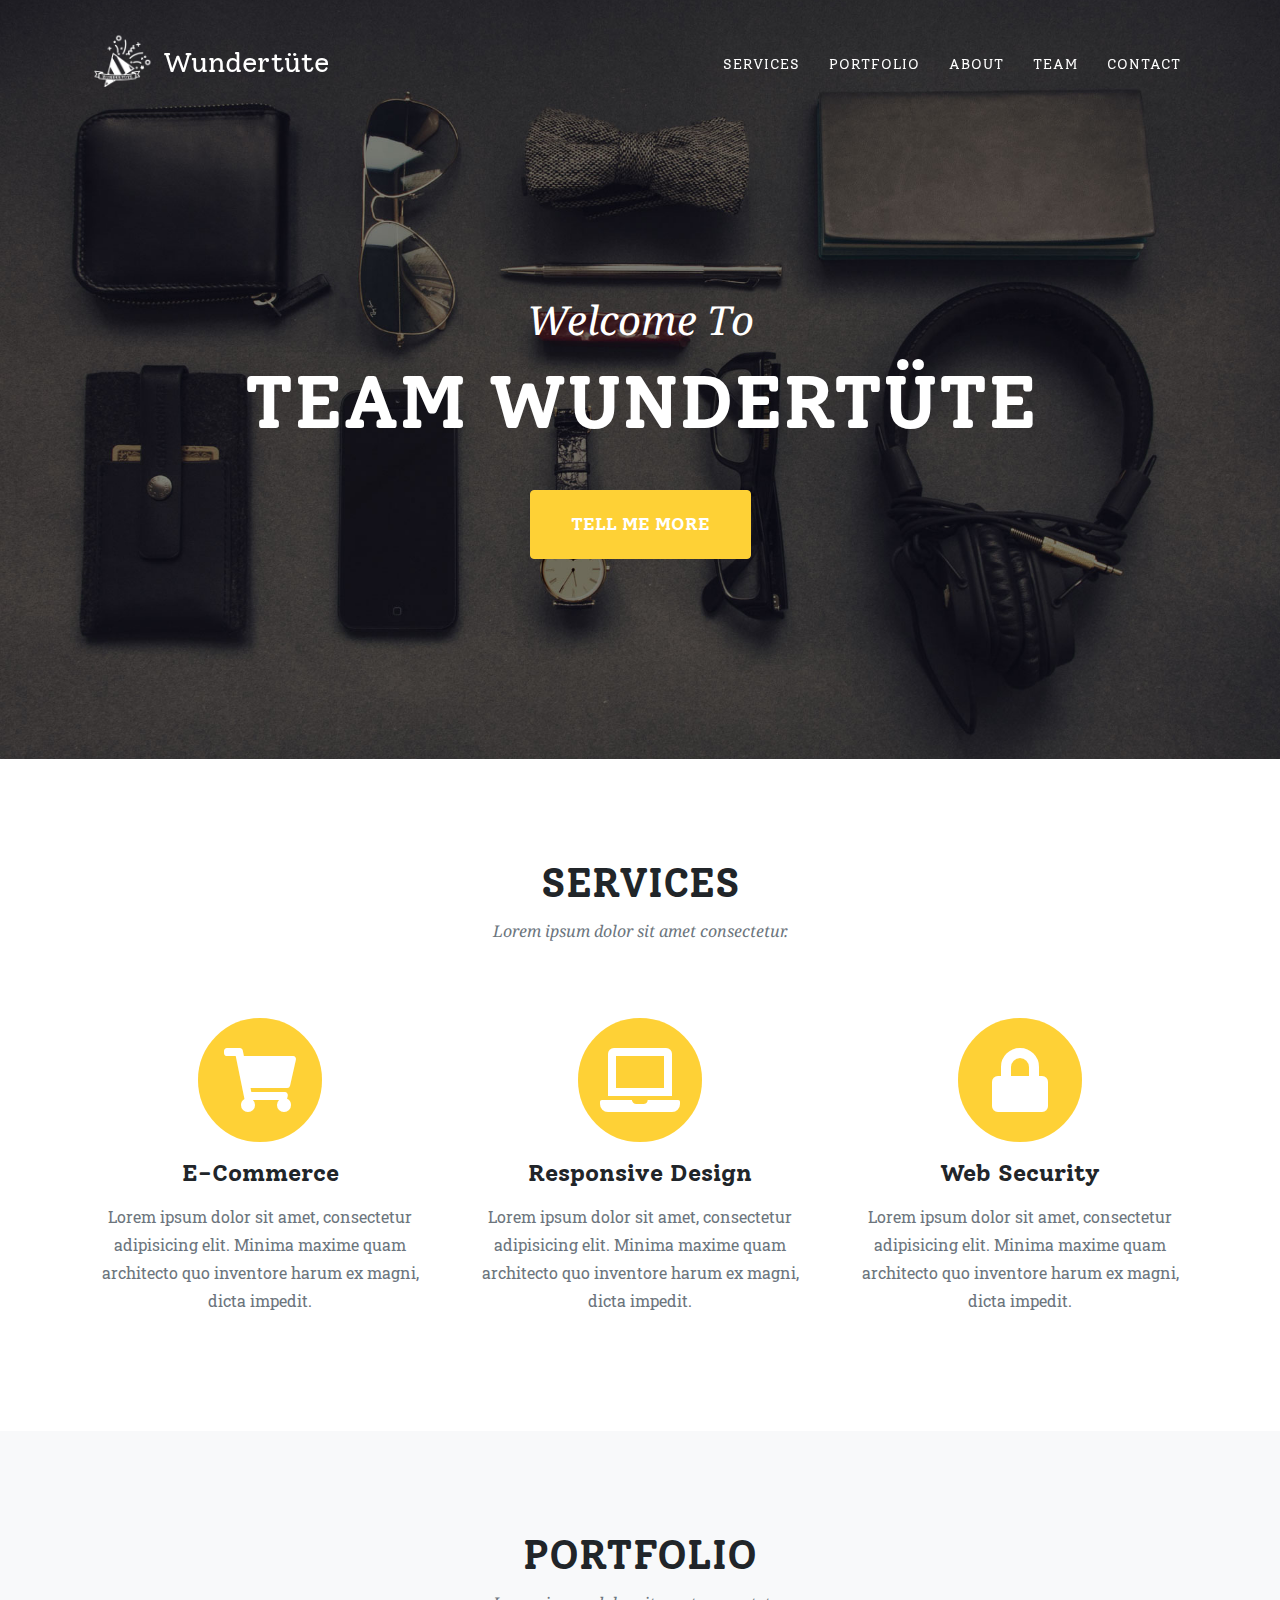
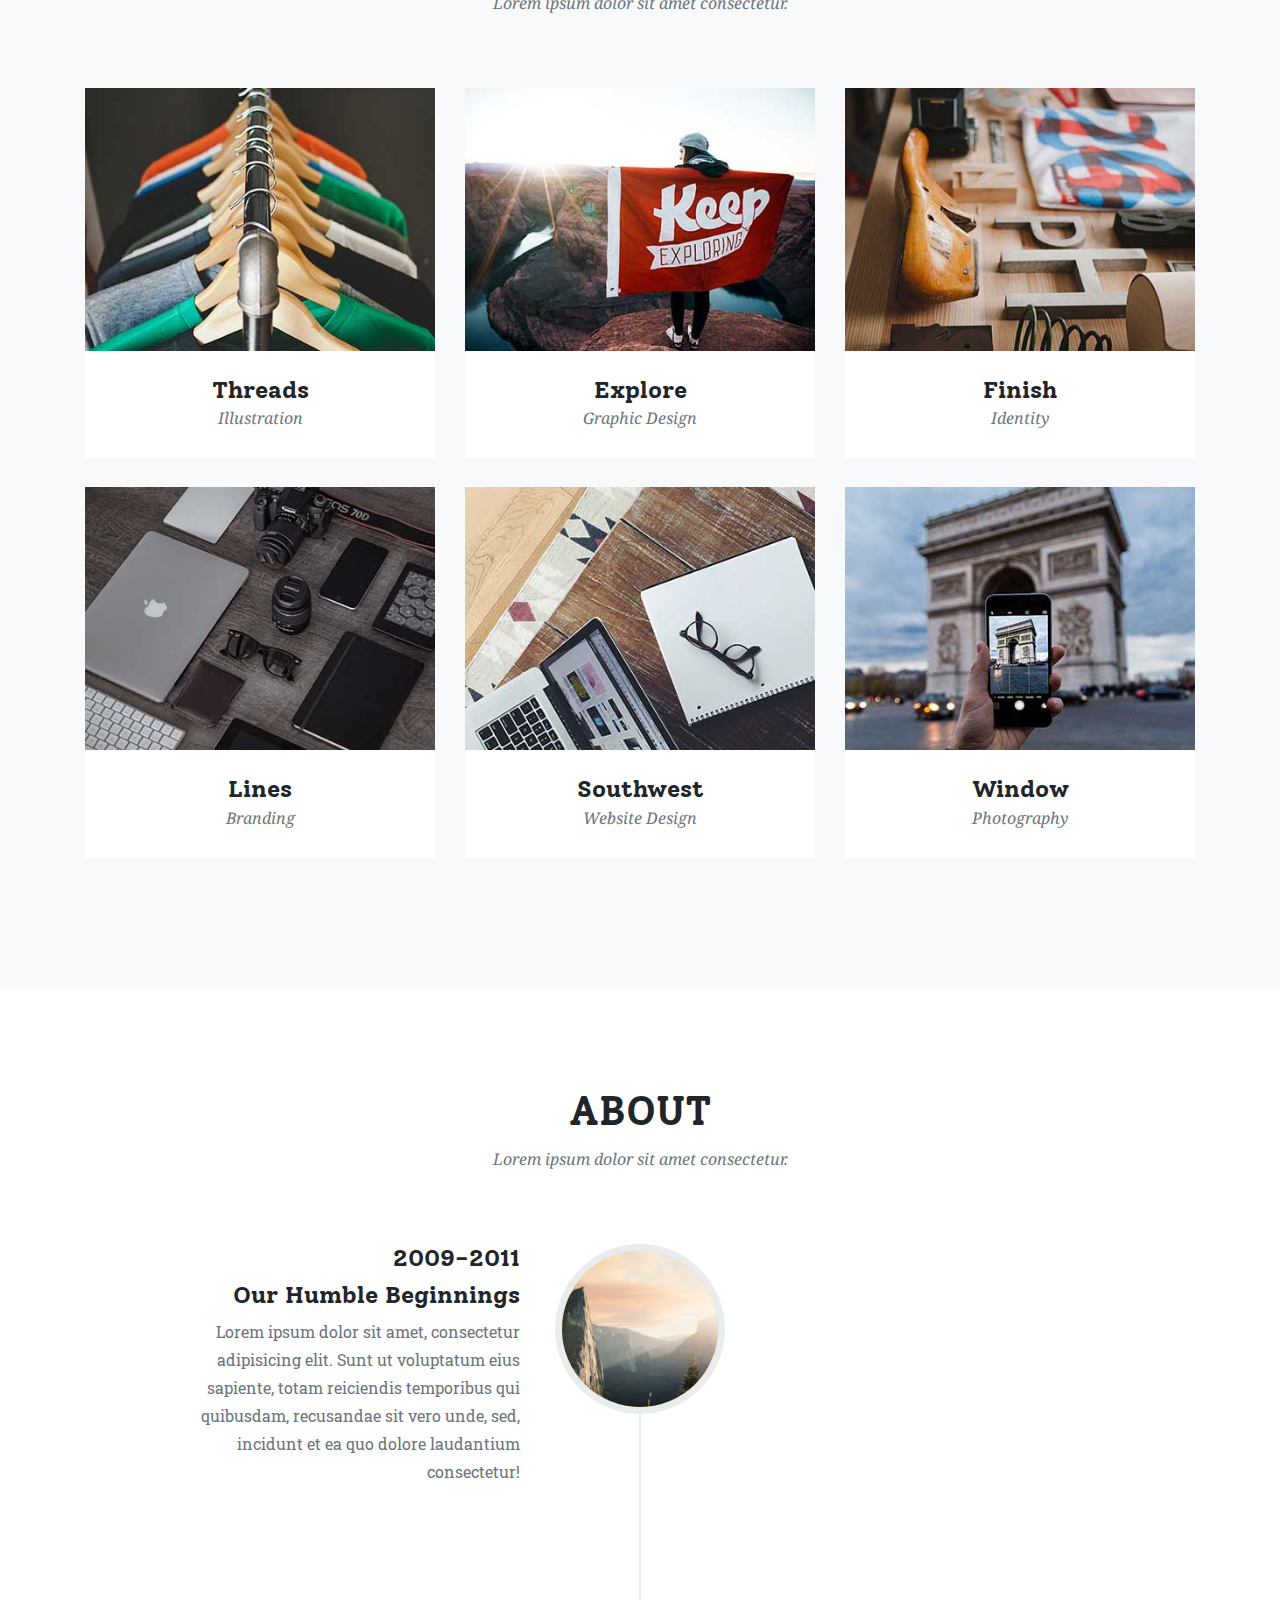
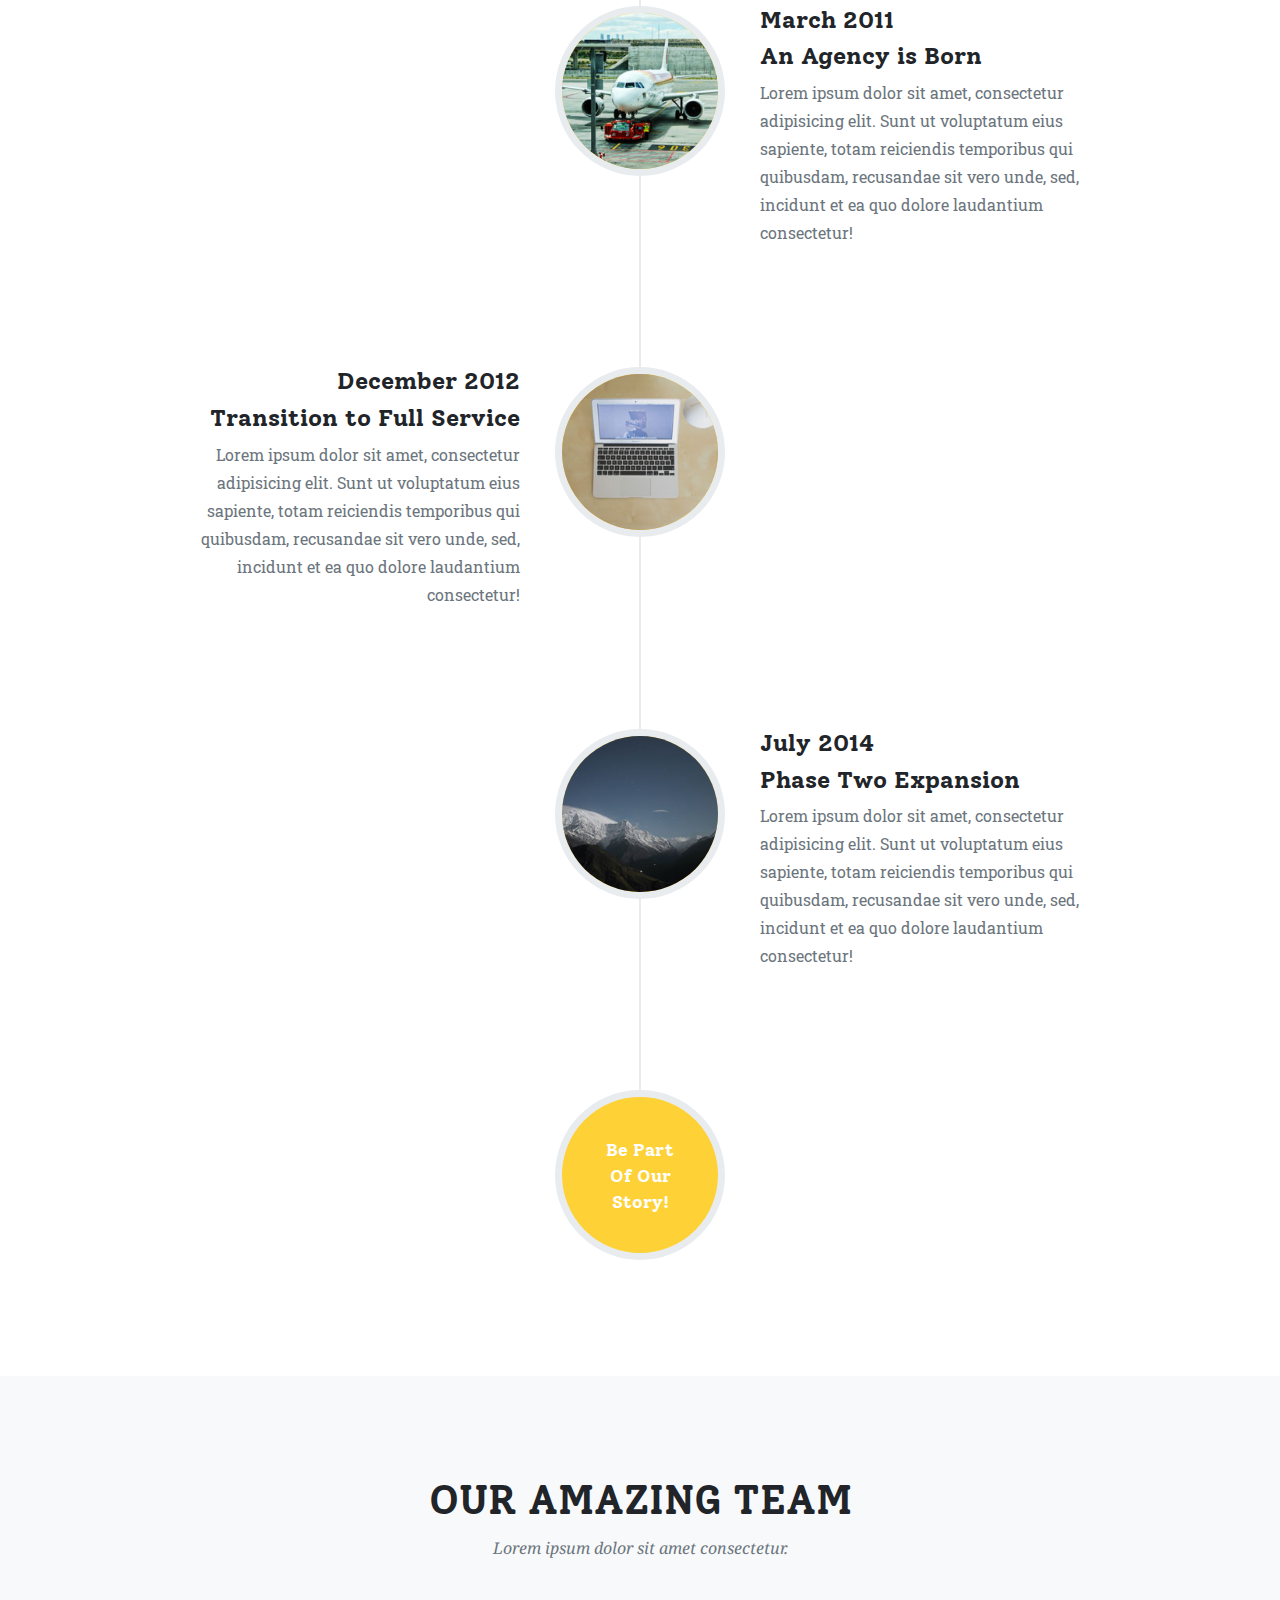
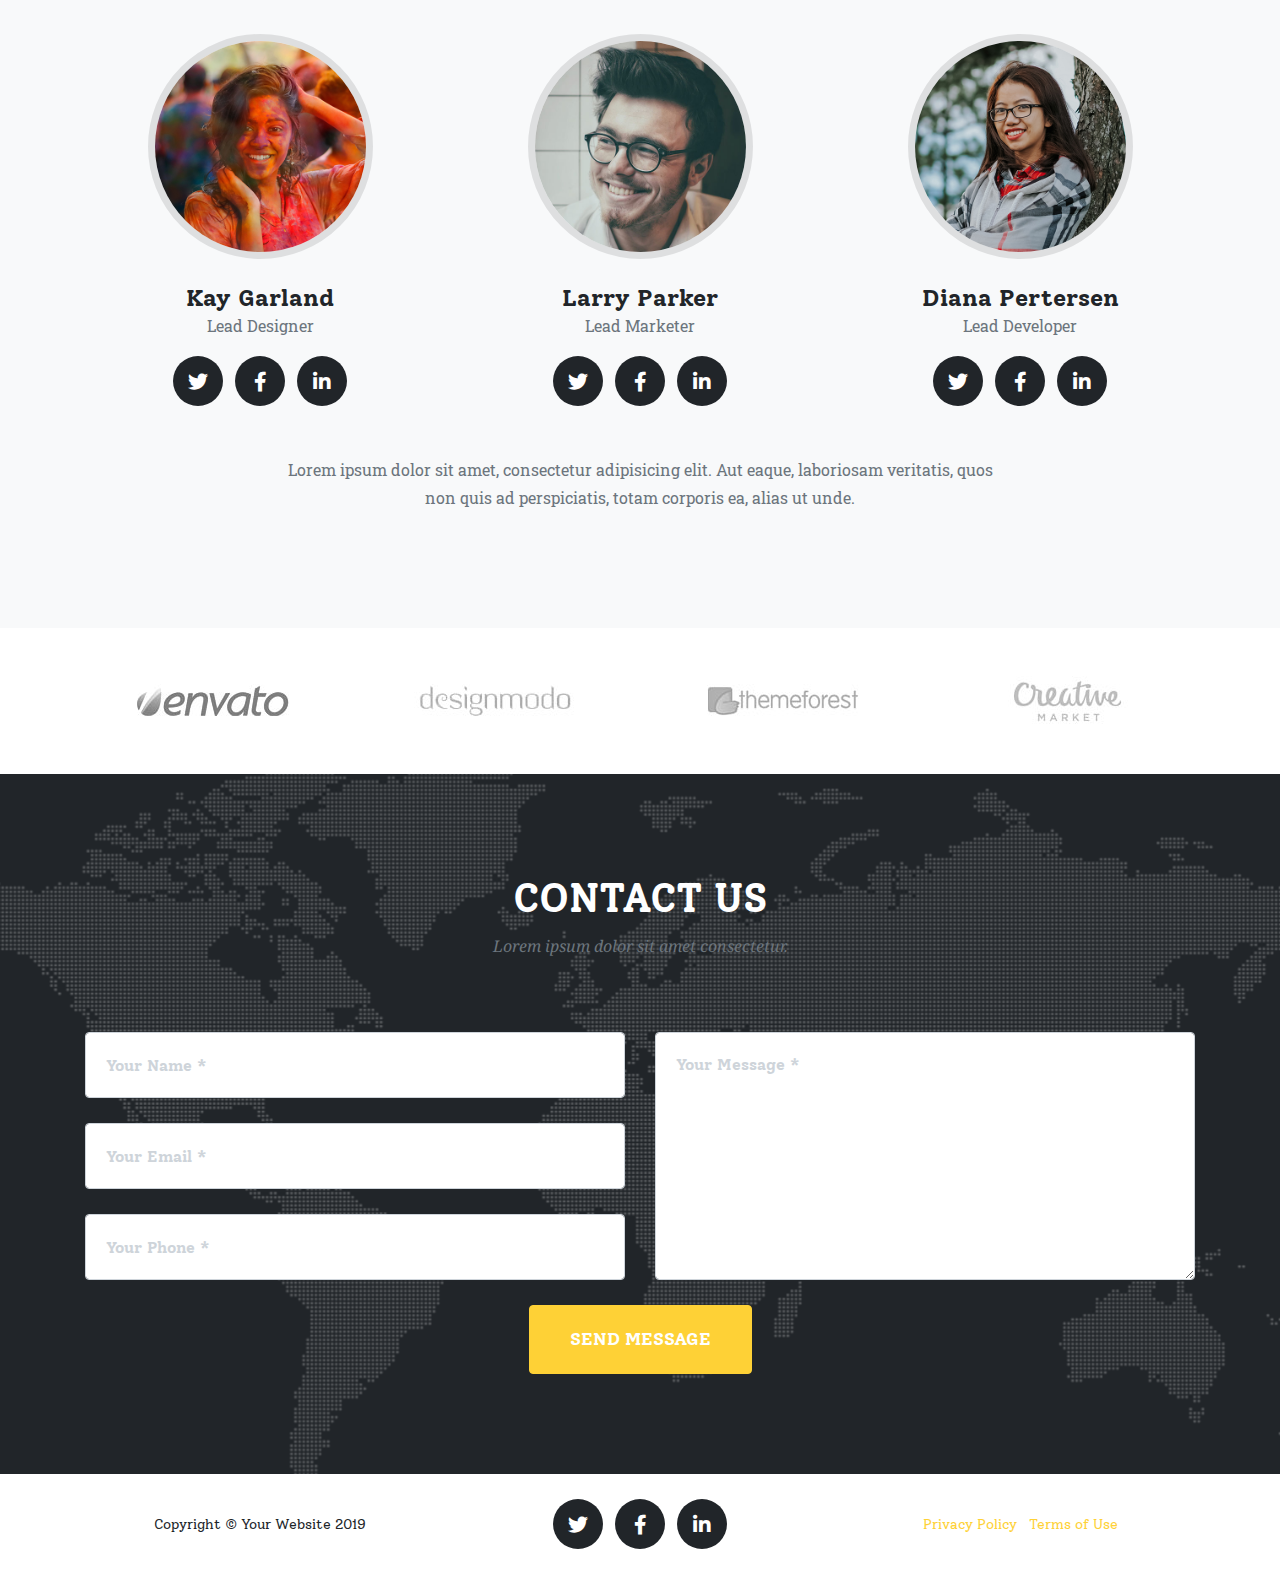
==== index2.html @ 8d7a1b22 "placeholder" ====
﻿<!DOCTYPE html>
<html lang="en">

<head>

  <meta charset="utf-8">
  <meta name="viewport" content="width=device-width, initial-scale=1, shrink-to-fit=no">
  <meta name="description" content="">
  <meta name="author" content="">

  <title>Team Wundertüte</title>

  <!-- Bootstrap core CSS -->
  <link href="vendor/bootstrap/css/bootstrap.min.css" rel="stylesheet">

  <!-- Custom fonts for this template -->
  <link href="vendor/fontawesome-free/css/all.min.css" rel="stylesheet" type="text/css">
  <link href="https://fonts.googleapis.com/css?family=Solway:400,700" rel="stylesheet" type="text/css">
  <link href='https://fonts.googleapis.com/css?family=Kaushan+Script' rel='stylesheet' type='text/css'>
  <link href='https://fonts.googleapis.com/css?family=Droid+Serif:400,700,400italic,700italic' rel='stylesheet' type='text/css'>
  <link href='https://fonts.googleapis.com/css?family=Roboto+Slab:400,100,300,700' rel='stylesheet' type='text/css'>

  <!-- Custom styles for this template -->
  <link href="css/agency.min.css" rel="stylesheet">
  <link href="css/Custom.min.css" rel="stylesheet" />
</head>

<body id="page-top">

  <!-- Navigation -->
  <nav class="navbar navbar-expand-lg navbar-dark fixed-top" id="mainNav">
    <div class="container">
        <a class="navbar-brand js-scroll-trigger" href="#page-top">
            <img width="70" src="img/Wundertuete/logo_transparent_white.png" /> Wundertüte
        </a>
      <button class="navbar-toggler navbar-toggler-right" type="button" data-toggle="collapse" data-target="#navbarResponsive" aria-controls="navbarResponsive" aria-expanded="false" aria-label="Toggle navigation">
        Menu
        <i class="fas fa-bars"></i>
      </button>
      <div class="collapse navbar-collapse" id="navbarResponsive">
        <ul class="navbar-nav text-uppercase ml-auto">
          <li class="nav-item">
            <a class="nav-link js-scroll-trigger" href="#services">Services</a>
          </li>
          <li class="nav-item">
            <a class="nav-link js-scroll-trigger" href="#portfolio">Portfolio</a>
          </li>
          <li class="nav-item">
            <a class="nav-link js-scroll-trigger" href="#about">About</a>
          </li>
          <li class="nav-item">
            <a class="nav-link js-scroll-trigger" href="#team">Team</a>
          </li>
          <li class="nav-item">
            <a class="nav-link js-scroll-trigger" href="#contact">Contact</a>
          </li>
        </ul>
      </div>
    </div>
  </nav>

  <!-- Header -->
  <header class="masthead">
    <div class="container">
      <div class="intro-text">
        <div class="intro-lead-in">Welcome To</div>
        <div class="intro-heading text-uppercase">Team Wundertüte</div>
        <a class="btn btn-primary btn-xl text-uppercase js-scroll-trigger" href="#services">Tell Me More</a>
      </div>
    </div>
  </header>

  <!-- Services -->
  <section class="page-section" id="services">
    <div class="container">
      <div class="row">
        <div class="col-lg-12 text-center">
          <h2 class="section-heading text-uppercase">Services</h2>
          <h3 class="section-subheading text-muted">Lorem ipsum dolor sit amet consectetur.</h3>
        </div>
      </div>
      <div class="row text-center">
        <div class="col-md-4">
          <span class="fa-stack fa-4x">
            <i class="fas fa-circle fa-stack-2x text-primary"></i>
            <i class="fas fa-shopping-cart fa-stack-1x fa-inverse"></i>
          </span>
          <h4 class="service-heading">E-Commerce</h4>
          <p class="text-muted">Lorem ipsum dolor sit amet, consectetur adipisicing elit. Minima maxime quam architecto quo inventore harum ex magni, dicta impedit.</p>
        </div>
        <div class="col-md-4">
          <span class="fa-stack fa-4x">
            <i class="fas fa-circle fa-stack-2x text-primary"></i>
            <i class="fas fa-laptop fa-stack-1x fa-inverse"></i>
          </span>
          <h4 class="service-heading">Responsive Design</h4>
          <p class="text-muted">Lorem ipsum dolor sit amet, consectetur adipisicing elit. Minima maxime quam architecto quo inventore harum ex magni, dicta impedit.</p>
        </div>
        <div class="col-md-4">
          <span class="fa-stack fa-4x">
            <i class="fas fa-circle fa-stack-2x text-primary"></i>
            <i class="fas fa-lock fa-stack-1x fa-inverse"></i>
          </span>
          <h4 class="service-heading">Web Security</h4>
          <p class="text-muted">Lorem ipsum dolor sit amet, consectetur adipisicing elit. Minima maxime quam architecto quo inventore harum ex magni, dicta impedit.</p>
        </div>
      </div>
    </div>
  </section>

  <!-- Portfolio Grid -->
  <section class="bg-light page-section" id="portfolio">
    <div class="container">
      <div class="row">
        <div class="col-lg-12 text-center">
          <h2 class="section-heading text-uppercase">Portfolio</h2>
          <h3 class="section-subheading text-muted">Lorem ipsum dolor sit amet consectetur.</h3>
        </div>
      </div>
      <div class="row">
        <div class="col-md-4 col-sm-6 portfolio-item">
          <a class="portfolio-link" data-toggle="modal" href="#portfolioModal1">
            <div class="portfolio-hover">
              <div class="portfolio-hover-content">
                <i class="fas fa-plus fa-3x"></i>
              </div>
            </div>
            <img class="img-fluid" src="img/portfolio/01-thumbnail.jpg" alt="">
          </a>
          <div class="portfolio-caption">
            <h4>Threads</h4>
            <p class="text-muted">Illustration</p>
          </div>
        </div>
        <div class="col-md-4 col-sm-6 portfolio-item">
          <a class="portfolio-link" data-toggle="modal" href="#portfolioModal2">
            <div class="portfolio-hover">
              <div class="portfolio-hover-content">
                <i class="fas fa-plus fa-3x"></i>
              </div>
            </div>
            <img class="img-fluid" src="img/portfolio/02-thumbnail.jpg" alt="">
          </a>
          <div class="portfolio-caption">
            <h4>Explore</h4>
            <p class="text-muted">Graphic Design</p>
          </div>
        </div>
        <div class="col-md-4 col-sm-6 portfolio-item">
          <a class="portfolio-link" data-toggle="modal" href="#portfolioModal3">
            <div class="portfolio-hover">
              <div class="portfolio-hover-content">
                <i class="fas fa-plus fa-3x"></i>
              </div>
            </div>
            <img class="img-fluid" src="img/portfolio/03-thumbnail.jpg" alt="">
          </a>
          <div class="portfolio-caption">
            <h4>Finish</h4>
            <p class="text-muted">Identity</p>
          </div>
        </div>
        <div class="col-md-4 col-sm-6 portfolio-item">
          <a class="portfolio-link" data-toggle="modal" href="#portfolioModal4">
            <div class="portfolio-hover">
              <div class="portfolio-hover-content">
                <i class="fas fa-plus fa-3x"></i>
              </div>
            </div>
            <img class="img-fluid" src="img/portfolio/04-thumbnail.jpg" alt="">
          </a>
          <div class="portfolio-caption">
            <h4>Lines</h4>
            <p class="text-muted">Branding</p>
          </div>
        </div>
        <div class="col-md-4 col-sm-6 portfolio-item">
          <a class="portfolio-link" data-toggle="modal" href="#portfolioModal5">
            <div class="portfolio-hover">
              <div class="portfolio-hover-content">
                <i class="fas fa-plus fa-3x"></i>
              </div>
            </div>
            <img class="img-fluid" src="img/portfolio/05-thumbnail.jpg" alt="">
          </a>
          <div class="portfolio-caption">
            <h4>Southwest</h4>
            <p class="text-muted">Website Design</p>
          </div>
        </div>
        <div class="col-md-4 col-sm-6 portfolio-item">
          <a class="portfolio-link" data-toggle="modal" href="#portfolioModal6">
            <div class="portfolio-hover">
              <div class="portfolio-hover-content">
                <i class="fas fa-plus fa-3x"></i>
              </div>
            </div>
            <img class="img-fluid" src="img/portfolio/06-thumbnail.jpg" alt="">
          </a>
          <div class="portfolio-caption">
            <h4>Window</h4>
            <p class="text-muted">Photography</p>
          </div>
        </div>
      </div>
    </div>
  </section>

  <!-- About -->
  <section class="page-section" id="about">
    <div class="container">
      <div class="row">
        <div class="col-lg-12 text-center">
          <h2 class="section-heading text-uppercase">About</h2>
          <h3 class="section-subheading text-muted">Lorem ipsum dolor sit amet consectetur.</h3>
        </div>
      </div>
      <div class="row">
        <div class="col-lg-12">
          <ul class="timeline">
            <li>
              <div class="timeline-image">
                <img class="rounded-circle img-fluid" src="img/about/1.jpg" alt="">
              </div>
              <div class="timeline-panel">
                <div class="timeline-heading">
                  <h4>2009-2011</h4>
                  <h4 class="subheading">Our Humble Beginnings</h4>
                </div>
                <div class="timeline-body">
                  <p class="text-muted">Lorem ipsum dolor sit amet, consectetur adipisicing elit. Sunt ut voluptatum eius sapiente, totam reiciendis temporibus qui quibusdam, recusandae sit vero unde, sed, incidunt et ea quo dolore laudantium consectetur!</p>
                </div>
              </div>
            </li>
            <li class="timeline-inverted">
              <div class="timeline-image">
                <img class="rounded-circle img-fluid" src="img/about/2.jpg" alt="">
              </div>
              <div class="timeline-panel">
                <div class="timeline-heading">
                  <h4>March 2011</h4>
                  <h4 class="subheading">An Agency is Born</h4>
                </div>
                <div class="timeline-body">
                  <p class="text-muted">Lorem ipsum dolor sit amet, consectetur adipisicing elit. Sunt ut voluptatum eius sapiente, totam reiciendis temporibus qui quibusdam, recusandae sit vero unde, sed, incidunt et ea quo dolore laudantium consectetur!</p>
                </div>
              </div>
            </li>
            <li>
              <div class="timeline-image">
                <img class="rounded-circle img-fluid" src="img/about/3.jpg" alt="">
              </div>
              <div class="timeline-panel">
                <div class="timeline-heading">
                  <h4>December 2012</h4>
                  <h4 class="subheading">Transition to Full Service</h4>
                </div>
                <div class="timeline-body">
                  <p class="text-muted">Lorem ipsum dolor sit amet, consectetur adipisicing elit. Sunt ut voluptatum eius sapiente, totam reiciendis temporibus qui quibusdam, recusandae sit vero unde, sed, incidunt et ea quo dolore laudantium consectetur!</p>
                </div>
              </div>
            </li>
            <li class="timeline-inverted">
              <div class="timeline-image">
                <img class="rounded-circle img-fluid" src="img/about/4.jpg" alt="">
              </div>
              <div class="timeline-panel">
                <div class="timeline-heading">
                  <h4>July 2014</h4>
                  <h4 class="subheading">Phase Two Expansion</h4>
                </div>
                <div class="timeline-body">
                  <p class="text-muted">Lorem ipsum dolor sit amet, consectetur adipisicing elit. Sunt ut voluptatum eius sapiente, totam reiciendis temporibus qui quibusdam, recusandae sit vero unde, sed, incidunt et ea quo dolore laudantium consectetur!</p>
                </div>
              </div>
            </li>
            <li class="timeline-inverted">
              <div class="timeline-image">
                <h4>Be Part
                  <br>Of Our
                  <br>Story!</h4>
              </div>
            </li>
          </ul>
        </div>
      </div>
    </div>
  </section>

  <!-- Team -->
  <section class="bg-light page-section" id="team">
    <div class="container">
      <div class="row">
        <div class="col-lg-12 text-center">
          <h2 class="section-heading text-uppercase">Our Amazing Team</h2>
          <h3 class="section-subheading text-muted">Lorem ipsum dolor sit amet consectetur.</h3>
        </div>
      </div>
      <div class="row">
        <div class="col-sm-4">
          <div class="team-member">
            <img class="mx-auto rounded-circle" src="img/team/1.jpg" alt="">
            <h4>Kay Garland</h4>
            <p class="text-muted">Lead Designer</p>
            <ul class="list-inline social-buttons">
              <li class="list-inline-item">
                <a href="#">
                  <i class="fab fa-twitter"></i>
                </a>
              </li>
              <li class="list-inline-item">
                <a href="#">
                  <i class="fab fa-facebook-f"></i>
                </a>
              </li>
              <li class="list-inline-item">
                <a href="#">
                  <i class="fab fa-linkedin-in"></i>
                </a>
              </li>
            </ul>
          </div>
        </div>
        <div class="col-sm-4">
          <div class="team-member">
            <img class="mx-auto rounded-circle" src="img/team/2.jpg" alt="">
            <h4>Larry Parker</h4>
            <p class="text-muted">Lead Marketer</p>
            <ul class="list-inline social-buttons">
              <li class="list-inline-item">
                <a href="#">
                  <i class="fab fa-twitter"></i>
                </a>
              </li>
              <li class="list-inline-item">
                <a href="#">
                  <i class="fab fa-facebook-f"></i>
                </a>
              </li>
              <li class="list-inline-item">
                <a href="#">
                  <i class="fab fa-linkedin-in"></i>
                </a>
              </li>
            </ul>
          </div>
        </div>
        <div class="col-sm-4">
          <div class="team-member">
            <img class="mx-auto rounded-circle" src="img/team/3.jpg" alt="">
            <h4>Diana Pertersen</h4>
            <p class="text-muted">Lead Developer</p>
            <ul class="list-inline social-buttons">
              <li class="list-inline-item">
                <a href="#">
                  <i class="fab fa-twitter"></i>
                </a>
              </li>
              <li class="list-inline-item">
                <a href="#">
                  <i class="fab fa-facebook-f"></i>
                </a>
              </li>
              <li class="list-inline-item">
                <a href="#">
                  <i class="fab fa-linkedin-in"></i>
                </a>
              </li>
            </ul>
          </div>
        </div>
      </div>
      <div class="row">
        <div class="col-lg-8 mx-auto text-center">
          <p class="large text-muted">Lorem ipsum dolor sit amet, consectetur adipisicing elit. Aut eaque, laboriosam veritatis, quos non quis ad perspiciatis, totam corporis ea, alias ut unde.</p>
        </div>
      </div>
    </div>
  </section>

  <!-- Clients -->
  <section class="py-5">
    <div class="container">
      <div class="row">
        <div class="col-md-3 col-sm-6">
          <a href="#">
            <img class="img-fluid d-block mx-auto" src="img/logos/envato.jpg" alt="">
          </a>
        </div>
        <div class="col-md-3 col-sm-6">
          <a href="#">
            <img class="img-fluid d-block mx-auto" src="img/logos/designmodo.jpg" alt="">
          </a>
        </div>
        <div class="col-md-3 col-sm-6">
          <a href="#">
            <img class="img-fluid d-block mx-auto" src="img/logos/themeforest.jpg" alt="">
          </a>
        </div>
        <div class="col-md-3 col-sm-6">
          <a href="#">
            <img class="img-fluid d-block mx-auto" src="img/logos/creative-market.jpg" alt="">
          </a>
        </div>
      </div>
    </div>
  </section>

  <!-- Contact -->
  <section class="page-section" id="contact">
    <div class="container">
      <div class="row">
        <div class="col-lg-12 text-center">
          <h2 class="section-heading text-uppercase">Contact Us</h2>
          <h3 class="section-subheading text-muted">Lorem ipsum dolor sit amet consectetur.</h3>
        </div>
      </div>
      <div class="row">
        <div class="col-lg-12">
          <form id="contactForm" name="sentMessage" novalidate="novalidate">
            <div class="row">
              <div class="col-md-6">
                <div class="form-group">
                  <input class="form-control" id="name" type="text" placeholder="Your Name *" required="required" data-validation-required-message="Please enter your name.">
                  <p class="help-block text-danger"></p>
                </div>
                <div class="form-group">
                  <input class="form-control" id="email" type="email" placeholder="Your Email *" required="required" data-validation-required-message="Please enter your email address.">
                  <p class="help-block text-danger"></p>
                </div>
                <div class="form-group">
                  <input class="form-control" id="phone" type="tel" placeholder="Your Phone *" required="required" data-validation-required-message="Please enter your phone number.">
                  <p class="help-block text-danger"></p>
                </div>
              </div>
              <div class="col-md-6">
                <div class="form-group">
                  <textarea class="form-control" id="message" placeholder="Your Message *" required="required" data-validation-required-message="Please enter a message."></textarea>
                  <p class="help-block text-danger"></p>
                </div>
              </div>
              <div class="clearfix"></div>
              <div class="col-lg-12 text-center">
                <div id="success"></div>
                <button id="sendMessageButton" class="btn btn-primary btn-xl text-uppercase" type="submit">Send Message</button>
              </div>
            </div>
          </form>
        </div>
      </div>
    </div>
  </section>

  <!-- Footer -->
  <footer class="footer">
    <div class="container">
      <div class="row align-items-center">
        <div class="col-md-4">
          <span class="copyright">Copyright &copy; Your Website 2019</span>
        </div>
        <div class="col-md-4">
          <ul class="list-inline social-buttons">
            <li class="list-inline-item">
              <a href="#">
                <i class="fab fa-twitter"></i>
              </a>
            </li>
            <li class="list-inline-item">
              <a href="#">
                <i class="fab fa-facebook-f"></i>
              </a>
            </li>
            <li class="list-inline-item">
              <a href="#">
                <i class="fab fa-linkedin-in"></i>
              </a>
            </li>
          </ul>
        </div>
        <div class="col-md-4">
          <ul class="list-inline quicklinks">
            <li class="list-inline-item">
              <a href="#">Privacy Policy</a>
            </li>
            <li class="list-inline-item">
              <a href="#">Terms of Use</a>
            </li>
          </ul>
        </div>
      </div>
    </div>
  </footer>

  <!-- Portfolio Modals -->

  <!-- Modal 1 -->
  <div class="portfolio-modal modal fade" id="portfolioModal1" tabindex="-1" role="dialog" aria-hidden="true">
    <div class="modal-dialog">
      <div class="modal-content">
        <div class="close-modal" data-dismiss="modal">
          <div class="lr">
            <div class="rl"></div>
          </div>
        </div>
        <div class="container">
          <div class="row">
            <div class="col-lg-8 mx-auto">
              <div class="modal-body">
                <!-- Project Details Go Here -->
                <h2 class="text-uppercase">Project Name</h2>
                <p class="item-intro text-muted">Lorem ipsum dolor sit amet consectetur.</p>
                <img class="img-fluid d-block mx-auto" src="img/portfolio/01-full.jpg" alt="">
                <p>Use this area to describe your project. Lorem ipsum dolor sit amet, consectetur adipisicing elit. Est blanditiis dolorem culpa incidunt minus dignissimos deserunt repellat aperiam quasi sunt officia expedita beatae cupiditate, maiores repudiandae, nostrum, reiciendis facere nemo!</p>
                <ul class="list-inline">
                  <li>Date: January 2017</li>
                  <li>Client: Threads</li>
                  <li>Category: Illustration</li>
                </ul>
                <button class="btn btn-primary" data-dismiss="modal" type="button">
                  <i class="fas fa-times"></i>
                  Close Project</button>
              </div>
            </div>
          </div>
        </div>
      </div>
    </div>
  </div>

  <!-- Modal 2 -->
  <div class="portfolio-modal modal fade" id="portfolioModal2" tabindex="-1" role="dialog" aria-hidden="true">
    <div class="modal-dialog">
      <div class="modal-content">
        <div class="close-modal" data-dismiss="modal">
          <div class="lr">
            <div class="rl"></div>
          </div>
        </div>
        <div class="container">
          <div class="row">
            <div class="col-lg-8 mx-auto">
              <div class="modal-body">
                <!-- Project Details Go Here -->
                <h2 class="text-uppercase">Project Name</h2>
                <p class="item-intro text-muted">Lorem ipsum dolor sit amet consectetur.</p>
                <img class="img-fluid d-block mx-auto" src="img/portfolio/02-full.jpg" alt="">
                <p>Use this area to describe your project. Lorem ipsum dolor sit amet, consectetur adipisicing elit. Est blanditiis dolorem culpa incidunt minus dignissimos deserunt repellat aperiam quasi sunt officia expedita beatae cupiditate, maiores repudiandae, nostrum, reiciendis facere nemo!</p>
                <ul class="list-inline">
                  <li>Date: January 2017</li>
                  <li>Client: Explore</li>
                  <li>Category: Graphic Design</li>
                </ul>
                <button class="btn btn-primary" data-dismiss="modal" type="button">
                  <i class="fas fa-times"></i>
                  Close Project</button>
              </div>
            </div>
          </div>
        </div>
      </div>
    </div>
  </div>

  <!-- Modal 3 -->
  <div class="portfolio-modal modal fade" id="portfolioModal3" tabindex="-1" role="dialog" aria-hidden="true">
    <div class="modal-dialog">
      <div class="modal-content">
        <div class="close-modal" data-dismiss="modal">
          <div class="lr">
            <div class="rl"></div>
          </div>
        </div>
        <div class="container">
          <div class="row">
            <div class="col-lg-8 mx-auto">
              <div class="modal-body">
                <!-- Project Details Go Here -->
                <h2 class="text-uppercase">Project Name</h2>
                <p class="item-intro text-muted">Lorem ipsum dolor sit amet consectetur.</p>
                <img class="img-fluid d-block mx-auto" src="img/portfolio/03-full.jpg" alt="">
                <p>Use this area to describe your project. Lorem ipsum dolor sit amet, consectetur adipisicing elit. Est blanditiis dolorem culpa incidunt minus dignissimos deserunt repellat aperiam quasi sunt officia expedita beatae cupiditate, maiores repudiandae, nostrum, reiciendis facere nemo!</p>
                <ul class="list-inline">
                  <li>Date: January 2017</li>
                  <li>Client: Finish</li>
                  <li>Category: Identity</li>
                </ul>
                <button class="btn btn-primary" data-dismiss="modal" type="button">
                  <i class="fas fa-times"></i>
                  Close Project</button>
              </div>
            </div>
          </div>
        </div>
      </div>
    </div>
  </div>

  <!-- Modal 4 -->
  <div class="portfolio-modal modal fade" id="portfolioModal4" tabindex="-1" role="dialog" aria-hidden="true">
    <div class="modal-dialog">
      <div class="modal-content">
        <div class="close-modal" data-dismiss="modal">
          <div class="lr">
            <div class="rl"></div>
          </div>
        </div>
        <div class="container">
          <div class="row">
            <div class="col-lg-8 mx-auto">
              <div class="modal-body">
                <!-- Project Details Go Here -->
                <h2 class="text-uppercase">Project Name</h2>
                <p class="item-intro text-muted">Lorem ipsum dolor sit amet consectetur.</p>
                <img class="img-fluid d-block mx-auto" src="img/portfolio/04-full.jpg" alt="">
                <p>Use this area to describe your project. Lorem ipsum dolor sit amet, consectetur adipisicing elit. Est blanditiis dolorem culpa incidunt minus dignissimos deserunt repellat aperiam quasi sunt officia expedita beatae cupiditate, maiores repudiandae, nostrum, reiciendis facere nemo!</p>
                <ul class="list-inline">
                  <li>Date: January 2017</li>
                  <li>Client: Lines</li>
                  <li>Category: Branding</li>
                </ul>
                <button class="btn btn-primary" data-dismiss="modal" type="button">
                  <i class="fas fa-times"></i>
                  Close Project</button>
              </div>
            </div>
          </div>
        </div>
      </div>
    </div>
  </div>

  <!-- Modal 5 -->
  <div class="portfolio-modal modal fade" id="portfolioModal5" tabindex="-1" role="dialog" aria-hidden="true">
    <div class="modal-dialog">
      <div class="modal-content">
        <div class="close-modal" data-dismiss="modal">
          <div class="lr">
            <div class="rl"></div>
          </div>
        </div>
        <div class="container">
          <div class="row">
            <div class="col-lg-8 mx-auto">
              <div class="modal-body">
                <!-- Project Details Go Here -->
                <h2 class="text-uppercase">Project Name</h2>
                <p class="item-intro text-muted">Lorem ipsum dolor sit amet consectetur.</p>
                <img class="img-fluid d-block mx-auto" src="img/portfolio/05-full.jpg" alt="">
                <p>Use this area to describe your project. Lorem ipsum dolor sit amet, consectetur adipisicing elit. Est blanditiis dolorem culpa incidunt minus dignissimos deserunt repellat aperiam quasi sunt officia expedita beatae cupiditate, maiores repudiandae, nostrum, reiciendis facere nemo!</p>
                <ul class="list-inline">
                  <li>Date: January 2017</li>
                  <li>Client: Southwest</li>
                  <li>Category: Website Design</li>
                </ul>
                <button class="btn btn-primary" data-dismiss="modal" type="button">
                  <i class="fas fa-times"></i>
                  Close Project</button>
              </div>
            </div>
          </div>
        </div>
      </div>
    </div>
  </div>

  <!-- Modal 6 -->
  <div class="portfolio-modal modal fade" id="portfolioModal6" tabindex="-1" role="dialog" aria-hidden="true">
    <div class="modal-dialog">
      <div class="modal-content">
        <div class="close-modal" data-dismiss="modal">
          <div class="lr">
            <div class="rl"></div>
          </div>
        </div>
        <div class="container">
          <div class="row">
            <div class="col-lg-8 mx-auto">
              <div class="modal-body">
                <!-- Project Details Go Here -->
                <h2 class="text-uppercase">Project Name</h2>
                <p class="item-intro text-muted">Lorem ipsum dolor sit amet consectetur.</p>
                <img class="img-fluid d-block mx-auto" src="img/portfolio/06-full.jpg" alt="">
                <p>Use this area to describe your project. Lorem ipsum dolor sit amet, consectetur adipisicing elit. Est blanditiis dolorem culpa incidunt minus dignissimos deserunt repellat aperiam quasi sunt officia expedita beatae cupiditate, maiores repudiandae, nostrum, reiciendis facere nemo!</p>
                <ul class="list-inline">
                  <li>Date: January 2017</li>
                  <li>Client: Window</li>
                  <li>Category: Photography</li>
                </ul>
                <button class="btn btn-primary" data-dismiss="modal" type="button">
                  <i class="fas fa-times"></i>
                  Close Project</button>
              </div>
            </div>
          </div>
        </div>
      </div>
    </div>
  </div>

  <!-- Bootstrap core JavaScript -->
  <script src="vendor/jquery/jquery.min.js"></script>
  <script src="vendor/bootstrap/js/bootstrap.bundle.min.js"></script>

  <!-- Plugin JavaScript -->
  <script src="vendor/jquery-easing/jquery.easing.min.js"></script>

  <!-- Contact form JavaScript -->
  <script src="js/jqBootstrapValidation.js"></script>
  <script src="js/contact_me.js"></script>

  <!-- Custom scripts for this template -->
  <script src="js/agency.min.js"></script>

</body>

</html>
---- css/agency.min.css ----
/*!
 * Start Bootstrap - Agency v5.2.2 (https://startbootstrap.com/template-overviews/agency)
 * Copyright 2013-2019 Start Bootstrap
 * Licensed under MIT (https://github.com/BlackrockDigital/startbootstrap-agency/blob/master/LICENSE)
 */
body{overflow-x:hidden;font-family:'Roboto Slab',-apple-system,BlinkMacSystemFont,'Segoe UI',Roboto,'Helvetica Neue',Arial,sans-serif,'Apple Color Emoji','Segoe UI Emoji','Segoe UI Symbol','Noto Color Emoji'}p{line-height:1.75}a{color:#fed136}a:hover{color:#fec503}.text-primary{color:#fed136 !important}h1,h2,h3,h4,h5,h6{font-weight:700;font-family:'Solway',-apple-system,BlinkMacSystemFont,'Segoe UI',Roboto,'Helvetica Neue',Arial,sans-serif,'Apple Color Emoji','Segoe UI Emoji','Segoe UI Symbol','Noto Color Emoji'}.page-section{padding:100px 0}.page-section h2.section-heading{font-size:40px;margin-top:0;margin-bottom:15px}.page-section h3.section-subheading{font-size:16px;font-weight:400;font-style:italic;margin-bottom:75px;text-transform:none;font-family:'Droid Serif',-apple-system,BlinkMacSystemFont,'Segoe UI',Roboto,'Helvetica Neue',Arial,sans-serif,'Apple Color Emoji','Segoe UI Emoji','Segoe UI Symbol','Noto Color Emoji'}@media(min-width:768px){section{padding:150px 0}}::-moz-selection{background:#fed136;text-shadow:none}::selection{background:#fed136;text-shadow:none}img::-moz-selection{background:transparent}img::selection{background:transparent}img::-moz-selection{background:transparent}.btn{font-family:'Solway',-apple-system,BlinkMacSystemFont,'Segoe UI',Roboto,'Helvetica Neue',Arial,sans-serif,'Apple Color Emoji','Segoe UI Emoji','Segoe UI Symbol','Noto Color Emoji';font-weight:700}.btn-xl{font-size:18px;padding:20px 40px}.btn-primary{background-color:#fed136;border-color:#fed136}.btn-primary:active,.btn-primary:focus,.btn-primary:hover{background-color:#fec810 !important;border-color:#fec810 !important;color:#fff}.btn-primary:active,.btn-primary:focus{box-shadow:0 0 0 .2rem rgba(254,209,55,.5) !important}#mainNav{background-color:#212529}#mainNav .navbar-toggler{font-size:12px;right:0;padding:13px;text-transform:uppercase;color:#fff;border:0;background-color:#fed136;font-family:'Solway',-apple-system,BlinkMacSystemFont,'Segoe UI',Roboto,'Helvetica Neue',Arial,sans-serif,'Apple Color Emoji','Segoe UI Emoji','Segoe UI Symbol','Noto Color Emoji'}#mainNav .navbar-brand{color:#fff;font-family:'Solway',-apple-system,BlinkMacSystemFont,'Segoe UI',Roboto,'Helvetica Neue',Arial,sans-serif,'Apple Color Emoji','Segoe UI Emoji','Segoe UI Symbol','Noto Color Emoji'}#mainNav .navbar-brand.active,#mainNav .navbar-brand:active,#mainNav .navbar-brand:focus,#mainNav .navbar-brand:hover{color:#fff}#mainNav .navbar-nav .nav-item .nav-link{font-size:90%;font-weight:400;padding:.75em 0;letter-spacing:1px;color:#fff;font-family:'Solway',-apple-system,BlinkMacSystemFont,'Segoe UI',Roboto,'Helvetica Neue',Arial,sans-serif,'Apple Color Emoji','Segoe UI Emoji','Segoe UI Symbol','Noto Color Emoji'}#mainNav .navbar-nav .nav-item .nav-link.active,#mainNav .navbar-nav .nav-item .nav-link:hover{color:#fed136}@media(min-width:992px){#mainNav{padding-top:25px;padding-bottom:25px;transition:padding-top .3s,padding-bottom .3s;border:none;background-color:transparent}#mainNav .navbar-brand{font-size:1.75em;transition:all .3s}#mainNav .navbar-nav .nav-item .nav-link{padding:1.1em 1em !important}#mainNav.navbar-shrink{padding-top:0;padding-bottom:0;background-color:#212529}#mainNav.navbar-shrink .navbar-brand{font-size:1.25em;padding:12px 0}}header.masthead{text-align:center;color:#fff;background-image:url("../img/header-bg.jpg");background-repeat:no-repeat;background-attachment:scroll;background-position:center center;background-size:cover}header.masthead .intro-text{padding-top:150px;padding-bottom:100px}header.masthead .intro-text .intro-lead-in{font-size:22px;font-style:italic;line-height:22px;margin-bottom:25px;font-family:'Droid Serif',-apple-system,BlinkMacSystemFont,'Segoe UI',Roboto,'Helvetica Neue',Arial,sans-serif,'Apple Color Emoji','Segoe UI Emoji','Segoe UI Symbol','Noto Color Emoji'}header.masthead .intro-text .intro-heading{font-size:50px;font-weight:700;line-height:50px;margin-bottom:25px;font-family:'Solway',-apple-system,BlinkMacSystemFont,'Segoe UI',Roboto,'Helvetica Neue',Arial,sans-serif,'Apple Color Emoji','Segoe UI Emoji','Segoe UI Symbol','Noto Color Emoji'}@media(min-width:768px){header.masthead .intro-text{padding-top:300px;padding-bottom:200px}header.masthead .intro-text .intro-lead-in{font-size:40px;font-style:italic;line-height:40px;margin-bottom:25px;font-family:'Droid Serif',-apple-system,BlinkMacSystemFont,'Segoe UI',Roboto,'Helvetica Neue',Arial,sans-serif,'Apple Color Emoji','Segoe UI Emoji','Segoe UI Symbol','Noto Color Emoji'}header.masthead .intro-text .intro-heading{font-size:75px;font-weight:700;line-height:75px;margin-bottom:50px;font-family:'Solway',-apple-system,BlinkMacSystemFont,'Segoe UI',Roboto,'Helvetica Neue',Arial,sans-serif,'Apple Color Emoji','Segoe UI Emoji','Segoe UI Symbol','Noto Color Emoji'}}.service-heading{margin:15px 0;text-transform:none}#portfolio .portfolio-item{right:0;margin:0 0 15px}#portfolio .portfolio-item .portfolio-link{position:relative;display:block;max-width:400px;margin:0 auto;cursor:pointer}#portfolio .portfolio-item .portfolio-link .portfolio-hover{position:absolute;width:100%;height:100%;transition:all ease .5s;opacity:0;background:rgba(254,209,54,.9)}#portfolio .portfolio-item .portfolio-link .portfolio-hover:hover{opacity:1}#portfolio .portfolio-item .portfolio-link .portfolio-hover .portfolio-hover-content{font-size:20px;position:absolute;top:50%;width:100%;height:20px;margin-top:-12px;text-align:center;color:#fff}#portfolio .portfolio-item .portfolio-link .portfolio-hover .portfolio-hover-content i{margin-top:-12px}#portfolio .portfolio-item .portfolio-link .portfolio-hover .portfolio-hover-content h3,#portfolio .portfolio-item .portfolio-link .portfolio-hover .portfolio-hover-content h4{margin:0}#portfolio .portfolio-item .portfolio-caption{max-width:400px;margin:0 auto;padding:25px;text-align:center;background-color:#fff}#portfolio .portfolio-item .portfolio-caption h4{margin:0;text-transform:none}#portfolio .portfolio-item .portfolio-caption p{font-size:16px;font-style:italic;margin:0;font-family:'Droid Serif',-apple-system,BlinkMacSystemFont,'Segoe UI',Roboto,'Helvetica Neue',Arial,sans-serif,'Apple Color Emoji','Segoe UI Emoji','Segoe UI Symbol','Noto Color Emoji'}#portfolio *{z-index:2}@media(min-width:767px){#portfolio .portfolio-item{margin:0 0 30px}}.portfolio-modal .modal-dialog{margin:1rem;max-width:100vw}.portfolio-modal .modal-content{padding:100px 0;text-align:center}.portfolio-modal .modal-content h2{font-size:3em;margin-bottom:15px}.portfolio-modal .modal-content p{margin-bottom:30px}.portfolio-modal .modal-content p.item-intro{font-size:16px;font-style:italic;margin:20px 0 30px;font-family:'Droid Serif',-apple-system,BlinkMacSystemFont,'Segoe UI',Roboto,'Helvetica Neue',Arial,sans-serif,'Apple Color Emoji','Segoe UI Emoji','Segoe UI Symbol','Noto Color Emoji'}.portfolio-modal .modal-content ul.list-inline{margin-top:0;margin-bottom:30px}.portfolio-modal .modal-content img{margin-bottom:30px}.portfolio-modal .modal-content button{cursor:pointer}.portfolio-modal .close-modal{position:absolute;top:25px;right:25px;width:75px;height:75px;cursor:pointer;background-color:transparent}.portfolio-modal .close-modal:hover{opacity:.3}.portfolio-modal .close-modal .lr{z-index:1051;width:1px;height:75px;margin-left:35px;transform:rotate(45deg);background-color:#212529}.portfolio-modal .close-modal .lr .rl{z-index:1052;width:1px;height:75px;transform:rotate(90deg);background-color:#212529}.timeline{position:relative;padding:0;list-style:none}.timeline:before{position:absolute;top:0;bottom:0;left:40px;width:2px;margin-left:-1.5px;content:'';background-color:#e9ecef}.timeline>li{position:relative;min-height:50px;margin-bottom:50px}.timeline>li:after,.timeline>li:before{display:table;content:' '}.timeline>li:after{clear:both}.timeline>li .timeline-panel{position:relative;float:right;width:100%;padding:0 20px 0 100px;text-align:left}.timeline>li .timeline-panel:before{right:auto;left:-15px;border-right-width:15px;border-left-width:0}.timeline>li .timeline-panel:after{right:auto;left:-14px;border-right-width:14px;border-left-width:0}.timeline>li .timeline-image{position:absolute;z-index:100;left:0;width:80px;height:80px;margin-left:0;text-align:center;color:#fff;border:7px solid #e9ecef;border-radius:100%;background-color:#fed136}.timeline>li .timeline-image h4{font-size:10px;line-height:14px;margin-top:12px}.timeline>li.timeline-inverted>.timeline-panel{float:right;padding:0 20px 0 100px;text-align:left}.timeline>li.timeline-inverted>.timeline-panel:before{right:auto;left:-15px;border-right-width:15px;border-left-width:0}.timeline>li.timeline-inverted>.timeline-panel:after{right:auto;left:-14px;border-right-width:14px;border-left-width:0}.timeline>li:last-child{margin-bottom:0}.timeline .timeline-heading h4{margin-top:0;color:inherit}.timeline .timeline-heading h4.subheading{text-transform:none}.timeline .timeline-body>ul,.timeline .timeline-body>p{margin-bottom:0}@media(min-width:768px){.timeline:before{left:50%}.timeline>li{min-height:100px;margin-bottom:100px}.timeline>li .timeline-panel{float:left;width:41%;padding:0 20px 20px 30px;text-align:right}.timeline>li .timeline-image{left:50%;width:100px;height:100px;margin-left:-50px}.timeline>li .timeline-image h4{font-size:13px;line-height:18px;margin-top:16px}.timeline>li.timeline-inverted>.timeline-panel{float:right;padding:0 30px 20px 20px;text-align:left}}@media(min-width:992px){.timeline>li{min-height:150px}.timeline>li .timeline-panel{padding:0 20px 20px}.timeline>li .timeline-image{width:150px;height:150px;margin-left:-75px}.timeline>li .timeline-image h4{font-size:18px;line-height:26px;margin-top:30px}.timeline>li.timeline-inverted>.timeline-panel{padding:0 20px 20px}}@media(min-width:1200px){.timeline>li{min-height:170px}.timeline>li .timeline-panel{padding:0 20px 20px 100px}.timeline>li .timeline-image{width:170px;height:170px;margin-left:-85px}.timeline>li .timeline-image h4{margin-top:40px}.timeline>li.timeline-inverted>.timeline-panel{padding:0 100px 20px 20px}}.team-member{margin-bottom:50px;text-align:center}.team-member img{width:225px;height:225px;border:7px solid rgba(0,0,0,.1)}.team-member h4{margin-top:25px;margin-bottom:0;text-transform:none}.team-member p{margin-top:0}section#contact{background-color:#212529;background-image:url("../img/map-image.png");background-repeat:no-repeat;background-position:center}section#contact .section-heading{color:#fff}section#contact .form-group{margin-bottom:25px}section#contact .form-group input,section#contact .form-group textarea{padding:20px}section#contact .form-group input.form-control{height:auto}section#contact .form-group textarea.form-control{height:248px}section#contact .form-control:focus{border-color:#fed136;box-shadow:none}section#contact ::-webkit-input-placeholder{font-weight:700;color:#ced4da;font-family:'Solway',-apple-system,BlinkMacSystemFont,'Segoe UI',Roboto,'Helvetica Neue',Arial,sans-serif,'Apple Color Emoji','Segoe UI Emoji','Segoe UI Symbol','Noto Color Emoji'}section#contact :-moz-placeholder{font-weight:700;color:#ced4da;font-family:'Solway',-apple-system,BlinkMacSystemFont,'Segoe UI',Roboto,'Helvetica Neue',Arial,sans-serif,'Apple Color Emoji','Segoe UI Emoji','Segoe UI Symbol','Noto Color Emoji'}section#contact ::-moz-placeholder{font-weight:700;color:#ced4da;font-family:'Solway',-apple-system,BlinkMacSystemFont,'Segoe UI',Roboto,'Helvetica Neue',Arial,sans-serif,'Apple Color Emoji','Segoe UI Emoji','Segoe UI Symbol','Noto Color Emoji'}section#contact :-ms-input-placeholder{font-weight:700;color:#ced4da;font-family:'Solway',-apple-system,BlinkMacSystemFont,'Segoe UI',Roboto,'Helvetica Neue',Arial,sans-serif,'Apple Color Emoji','Segoe UI Emoji','Segoe UI Symbol','Noto Color Emoji'}.footer{padding:25px 0;text-align:center}.footer span.copyright{font-size:90%;line-height:40px;text-transform:none;font-family:'Solway',-apple-system,BlinkMacSystemFont,'Segoe UI',Roboto,'Helvetica Neue',Arial,sans-serif,'Apple Color Emoji','Segoe UI Emoji','Segoe UI Symbol','Noto Color Emoji'}.footer ul.quicklinks{font-size:90%;line-height:40px;margin-bottom:0;text-transform:none;font-family:'Solway',-apple-system,BlinkMacSystemFont,'Segoe UI',Roboto,'Helvetica Neue',Arial,sans-serif,'Apple Color Emoji','Segoe UI Emoji','Segoe UI Symbol','Noto Color Emoji'}ul.social-buttons{margin-bottom:0}ul.social-buttons li a{font-size:20px;line-height:50px;display:block;width:50px;height:50px;transition:all .3s;color:#fff;border-radius:100%;outline:none;background-color:#212529}ul.social-buttons li a:active,ul.social-buttons li a:focus,ul.social-buttons li a:hover{background-color:#fed136}
---- css/Custom.min.css ----
test{color:rebeccapurple}
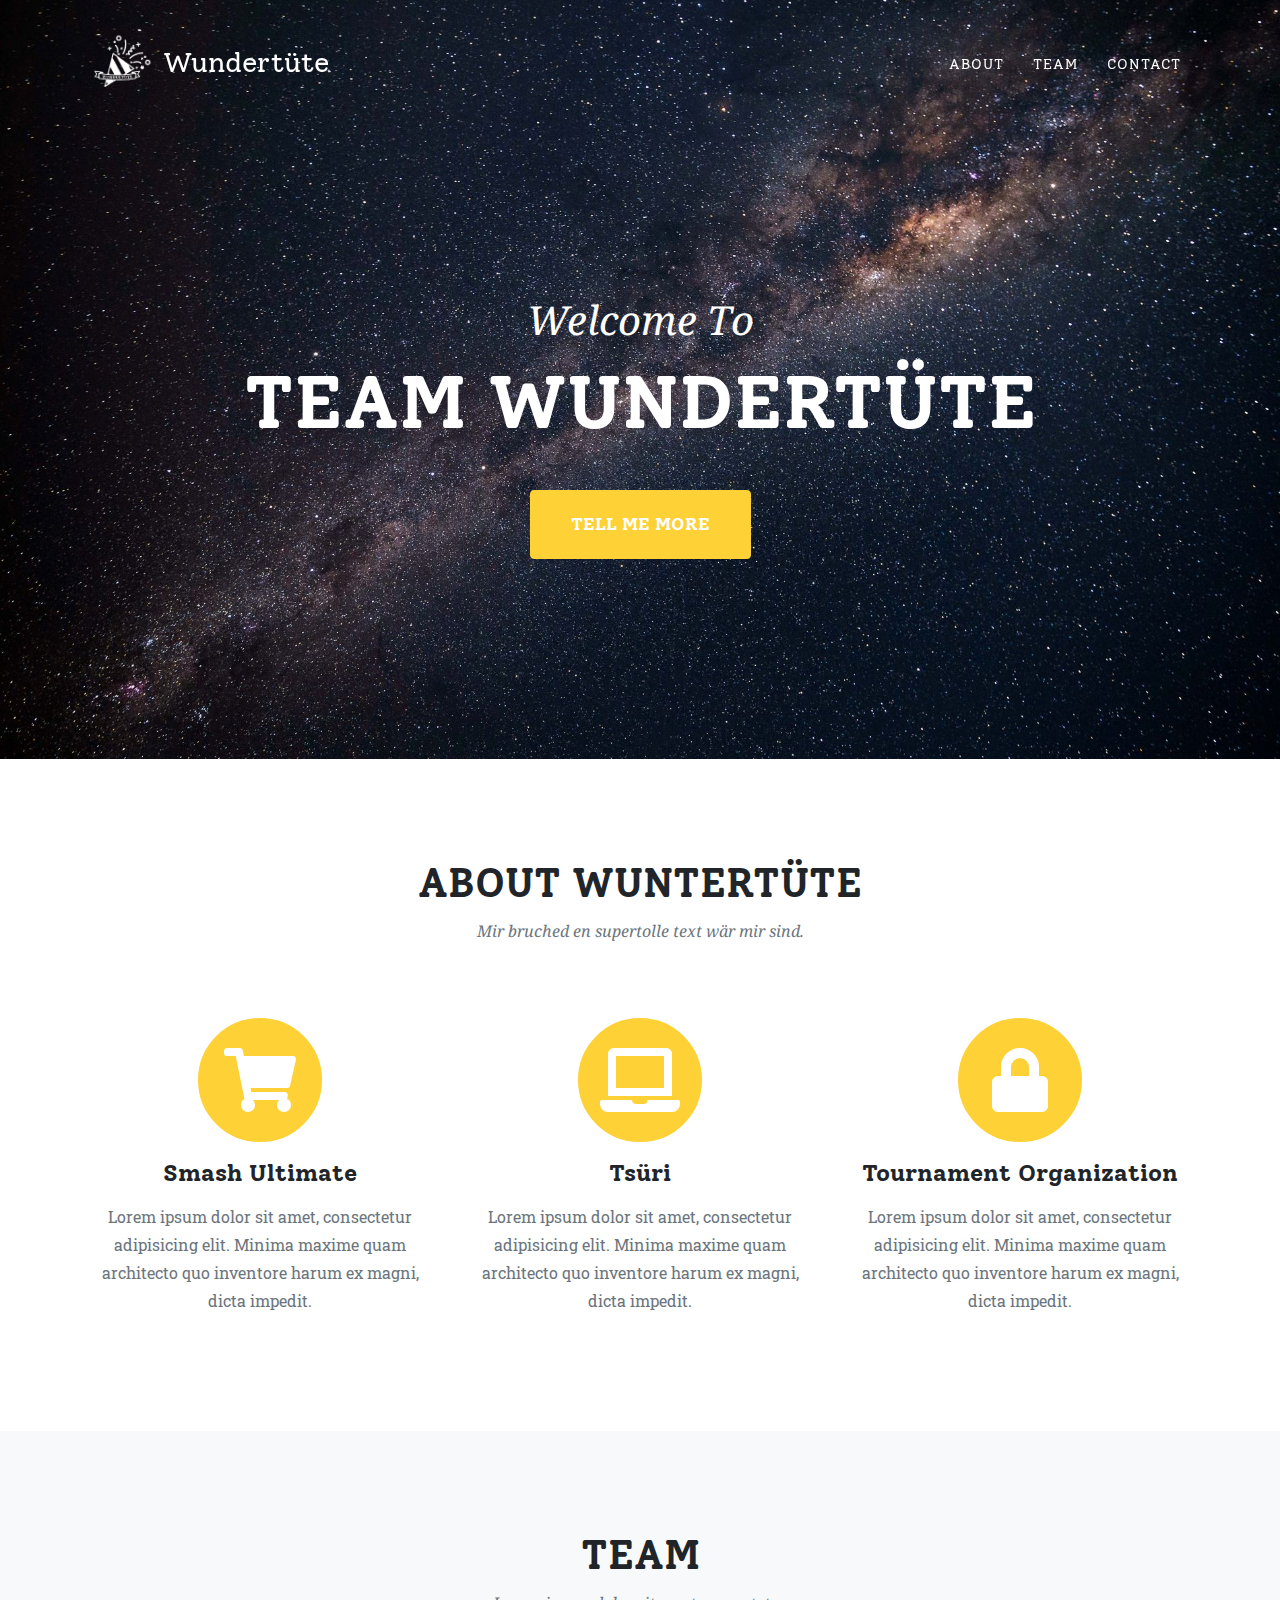
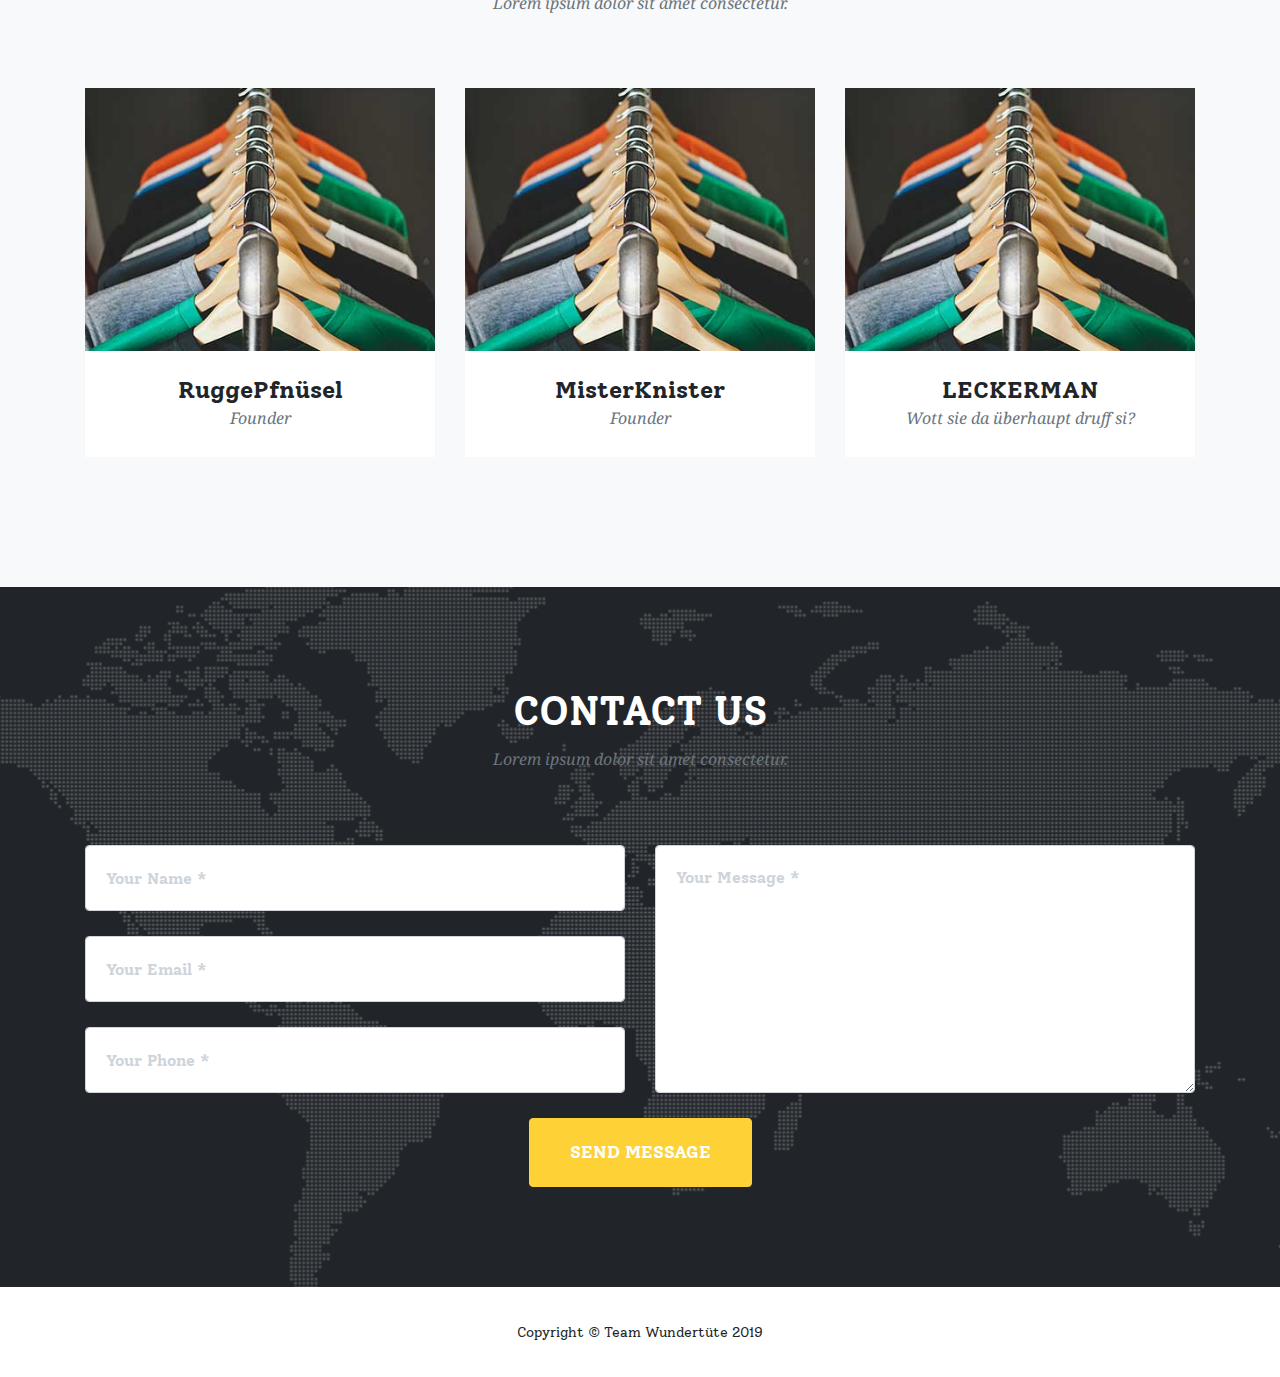
==== commit 267f14b9: "unnützes zeugs entfernt" ====
--- a/index2.html
+++ b/index2.html
@@ -40,12 +40,6 @@
       <div class="collapse navbar-collapse" id="navbarResponsive">
         <ul class="navbar-nav text-uppercase ml-auto">
           <li class="nav-item">
-            <a class="nav-link js-scroll-trigger" href="#services">Services</a>
-          </li>
-          <li class="nav-item">
-            <a class="nav-link js-scroll-trigger" href="#portfolio">Portfolio</a>
-          </li>
-          <li class="nav-item">
             <a class="nav-link js-scroll-trigger" href="#about">About</a>
           </li>
           <li class="nav-item">
@@ -70,13 +64,13 @@
     </div>
   </header>
 
-  <!-- Services -->
-  <section class="page-section" id="services">
+  <!-- About -->
+  <section class="page-section" id="about">
     <div class="container">
       <div class="row">
         <div class="col-lg-12 text-center">
-          <h2 class="section-heading text-uppercase">Services</h2>
-          <h3 class="section-subheading text-muted">Lorem ipsum dolor sit amet consectetur.</h3>
+          <h2 class="section-heading text-uppercase">About Wuntertüte</h2>
+          <h3 class="section-subheading text-muted">Mir bruched en supertolle text wär mir sind.</h3>
         </div>
       </div>
       <div class="row text-center">
@@ -85,7 +79,7 @@
             <i class="fas fa-circle fa-stack-2x text-primary"></i>
             <i class="fas fa-shopping-cart fa-stack-1x fa-inverse"></i>
           </span>
-          <h4 class="service-heading">E-Commerce</h4>
+          <h4 class="service-heading">Smash Ultimate</h4>
           <p class="text-muted">Lorem ipsum dolor sit amet, consectetur adipisicing elit. Minima maxime quam architecto quo inventore harum ex magni, dicta impedit.</p>
         </div>
         <div class="col-md-4">
@@ -93,7 +87,7 @@
             <i class="fas fa-circle fa-stack-2x text-primary"></i>
             <i class="fas fa-laptop fa-stack-1x fa-inverse"></i>
           </span>
-          <h4 class="service-heading">Responsive Design</h4>
+          <h4 class="service-heading">Tsüri</h4>
           <p class="text-muted">Lorem ipsum dolor sit amet, consectetur adipisicing elit. Minima maxime quam architecto quo inventore harum ex magni, dicta impedit.</p>
         </div>
         <div class="col-md-4">
@@ -101,7 +95,7 @@
             <i class="fas fa-circle fa-stack-2x text-primary"></i>
             <i class="fas fa-lock fa-stack-1x fa-inverse"></i>
           </span>
-          <h4 class="service-heading">Web Security</h4>
+          <h4 class="service-heading">Tournament Organization</h4>
           <p class="text-muted">Lorem ipsum dolor sit amet, consectetur adipisicing elit. Minima maxime quam architecto quo inventore harum ex magni, dicta impedit.</p>
         </div>
       </div>
@@ -109,299 +103,59 @@
   </section>
 
   <!-- Portfolio Grid -->
-  <section class="bg-light page-section" id="portfolio">
+  <section class="bg-light page-section" id="team">
     <div class="container">
       <div class="row">
         <div class="col-lg-12 text-center">
-          <h2 class="section-heading text-uppercase">Portfolio</h2>
+          <h2 class="section-heading text-uppercase">Team</h2>
           <h3 class="section-subheading text-muted">Lorem ipsum dolor sit amet consectetur.</h3>
         </div>
       </div>
-      <div class="row">
-        <div class="col-md-4 col-sm-6 portfolio-item">
-          <a class="portfolio-link" data-toggle="modal" href="#portfolioModal1">
-            <div class="portfolio-hover">
-              <div class="portfolio-hover-content">
-                <i class="fas fa-plus fa-3x"></i>
-              </div>
-            </div>
-            <img class="img-fluid" src="img/portfolio/01-thumbnail.jpg" alt="">
-          </a>
-          <div class="portfolio-caption">
-            <h4>Threads</h4>
-            <p class="text-muted">Illustration</p>
-          </div>
-        </div>
-        <div class="col-md-4 col-sm-6 portfolio-item">
-          <a class="portfolio-link" data-toggle="modal" href="#portfolioModal2">
-            <div class="portfolio-hover">
-              <div class="portfolio-hover-content">
-                <i class="fas fa-plus fa-3x"></i>
-              </div>
-            </div>
-            <img class="img-fluid" src="img/portfolio/02-thumbnail.jpg" alt="">
-          </a>
-          <div class="portfolio-caption">
-            <h4>Explore</h4>
-            <p class="text-muted">Graphic Design</p>
-          </div>
-        </div>
-        <div class="col-md-4 col-sm-6 portfolio-item">
-          <a class="portfolio-link" data-toggle="modal" href="#portfolioModal3">
-            <div class="portfolio-hover">
-              <div class="portfolio-hover-content">
-                <i class="fas fa-plus fa-3x"></i>
-              </div>
-            </div>
-            <img class="img-fluid" src="img/portfolio/03-thumbnail.jpg" alt="">
-          </a>
-          <div class="portfolio-caption">
-            <h4>Finish</h4>
-            <p class="text-muted">Identity</p>
-          </div>
-        </div>
-        <div class="col-md-4 col-sm-6 portfolio-item">
-          <a class="portfolio-link" data-toggle="modal" href="#portfolioModal4">
-            <div class="portfolio-hover">
-              <div class="portfolio-hover-content">
-                <i class="fas fa-plus fa-3x"></i>
-              </div>
-            </div>
-            <img class="img-fluid" src="img/portfolio/04-thumbnail.jpg" alt="">
-          </a>
-          <div class="portfolio-caption">
-            <h4>Lines</h4>
-            <p class="text-muted">Branding</p>
-          </div>
-        </div>
-        <div class="col-md-4 col-sm-6 portfolio-item">
-          <a class="portfolio-link" data-toggle="modal" href="#portfolioModal5">
-            <div class="portfolio-hover">
-              <div class="portfolio-hover-content">
-                <i class="fas fa-plus fa-3x"></i>
-              </div>
-            </div>
-            <img class="img-fluid" src="img/portfolio/05-thumbnail.jpg" alt="">
-          </a>
-          <div class="portfolio-caption">
-            <h4>Southwest</h4>
-            <p class="text-muted">Website Design</p>
-          </div>
-        </div>
-        <div class="col-md-4 col-sm-6 portfolio-item">
-          <a class="portfolio-link" data-toggle="modal" href="#portfolioModal6">
-            <div class="portfolio-hover">
-              <div class="portfolio-hover-content">
-                <i class="fas fa-plus fa-3x"></i>
-              </div>
-            </div>
-            <img class="img-fluid" src="img/portfolio/06-thumbnail.jpg" alt="">
-          </a>
-          <div class="portfolio-caption">
-            <h4>Window</h4>
-            <p class="text-muted">Photography</p>
-          </div>
-        </div>
-      </div>
-    </div>
-  </section>
-
-  <!-- About -->
-  <section class="page-section" id="about">
-    <div class="container">
-      <div class="row">
-        <div class="col-lg-12 text-center">
-          <h2 class="section-heading text-uppercase">About</h2>
-          <h3 class="section-subheading text-muted">Lorem ipsum dolor sit amet consectetur.</h3>
-        </div>
-      </div>
-      <div class="row">
-        <div class="col-lg-12">
-          <ul class="timeline">
-            <li>
-              <div class="timeline-image">
-                <img class="rounded-circle img-fluid" src="img/about/1.jpg" alt="">
-              </div>
-              <div class="timeline-panel">
-                <div class="timeline-heading">
-                  <h4>2009-2011</h4>
-                  <h4 class="subheading">Our Humble Beginnings</h4>
-                </div>
-                <div class="timeline-body">
-                  <p class="text-muted">Lorem ipsum dolor sit amet, consectetur adipisicing elit. Sunt ut voluptatum eius sapiente, totam reiciendis temporibus qui quibusdam, recusandae sit vero unde, sed, incidunt et ea quo dolore laudantium consectetur!</p>
-                </div>
-              </div>
-            </li>
-            <li class="timeline-inverted">
-              <div class="timeline-image">
-                <img class="rounded-circle img-fluid" src="img/about/2.jpg" alt="">
-              </div>
-              <div class="timeline-panel">
-                <div class="timeline-heading">
-                  <h4>March 2011</h4>
-                  <h4 class="subheading">An Agency is Born</h4>
-                </div>
-                <div class="timeline-body">
-                  <p class="text-muted">Lorem ipsum dolor sit amet, consectetur adipisicing elit. Sunt ut voluptatum eius sapiente, totam reiciendis temporibus qui quibusdam, recusandae sit vero unde, sed, incidunt et ea quo dolore laudantium consectetur!</p>
-                </div>
-              </div>
-            </li>
-            <li>
-              <div class="timeline-image">
-                <img class="rounded-circle img-fluid" src="img/about/3.jpg" alt="">
-              </div>
-              <div class="timeline-panel">
-                <div class="timeline-heading">
-                  <h4>December 2012</h4>
-                  <h4 class="subheading">Transition to Full Service</h4>
-                </div>
-                <div class="timeline-body">
-                  <p class="text-muted">Lorem ipsum dolor sit amet, consectetur adipisicing elit. Sunt ut voluptatum eius sapiente, totam reiciendis temporibus qui quibusdam, recusandae sit vero unde, sed, incidunt et ea quo dolore laudantium consectetur!</p>
-                </div>
-              </div>
-            </li>
-            <li class="timeline-inverted">
-              <div class="timeline-image">
-                <img class="rounded-circle img-fluid" src="img/about/4.jpg" alt="">
-              </div>
-              <div class="timeline-panel">
-                <div class="timeline-heading">
-                  <h4>July 2014</h4>
-                  <h4 class="subheading">Phase Two Expansion</h4>
-                </div>
-                <div class="timeline-body">
-                  <p class="text-muted">Lorem ipsum dolor sit amet, consectetur adipisicing elit. Sunt ut voluptatum eius sapiente, totam reiciendis temporibus qui quibusdam, recusandae sit vero unde, sed, incidunt et ea quo dolore laudantium consectetur!</p>
-                </div>
-              </div>
-            </li>
-            <li class="timeline-inverted">
-              <div class="timeline-image">
-                <h4>Be Part
-                  <br>Of Our
-                  <br>Story!</h4>
-              </div>
-            </li>
-          </ul>
-        </div>
-      </div>
-    </div>
-  </section>
-
-  <!-- Team -->
-  <section class="bg-light page-section" id="team">
-    <div class="container">
-      <div class="row">
-        <div class="col-lg-12 text-center">
-          <h2 class="section-heading text-uppercase">Our Amazing Team</h2>
-          <h3 class="section-subheading text-muted">Lorem ipsum dolor sit amet consectetur.</h3>
-        </div>
-      </div>
-      <div class="row">
-        <div class="col-sm-4">
-          <div class="team-member">
-            <img class="mx-auto rounded-circle" src="img/team/1.jpg" alt="">
-            <h4>Kay Garland</h4>
-            <p class="text-muted">Lead Designer</p>
-            <ul class="list-inline social-buttons">
-              <li class="list-inline-item">
-                <a href="#">
-                  <i class="fab fa-twitter"></i>
-                </a>
-              </li>
-              <li class="list-inline-item">
-                <a href="#">
-                  <i class="fab fa-facebook-f"></i>
-                </a>
-              </li>
-              <li class="list-inline-item">
-                <a href="#">
-                  <i class="fab fa-linkedin-in"></i>
-                </a>
-              </li>
-            </ul>
-          </div>
-        </div>
-        <div class="col-sm-4">
-          <div class="team-member">
-            <img class="mx-auto rounded-circle" src="img/team/2.jpg" alt="">
-            <h4>Larry Parker</h4>
-            <p class="text-muted">Lead Marketer</p>
-            <ul class="list-inline social-buttons">
-              <li class="list-inline-item">
-                <a href="#">
-                  <i class="fab fa-twitter"></i>
-                </a>
-              </li>
-              <li class="list-inline-item">
-                <a href="#">
-                  <i class="fab fa-facebook-f"></i>
-                </a>
-              </li>
-              <li class="list-inline-item">
-                <a href="#">
-                  <i class="fab fa-linkedin-in"></i>
-                </a>
-              </li>
-            </ul>
-          </div>
-        </div>
-        <div class="col-sm-4">
-          <div class="team-member">
-            <img class="mx-auto rounded-circle" src="img/team/3.jpg" alt="">
-            <h4>Diana Pertersen</h4>
-            <p class="text-muted">Lead Developer</p>
-            <ul class="list-inline social-buttons">
-              <li class="list-inline-item">
-                <a href="#">
-                  <i class="fab fa-twitter"></i>
-                </a>
-              </li>
-              <li class="list-inline-item">
-                <a href="#">
-                  <i class="fab fa-facebook-f"></i>
-                </a>
-              </li>
-              <li class="list-inline-item">
-                <a href="#">
-                  <i class="fab fa-linkedin-in"></i>
-                </a>
-              </li>
-            </ul>
-          </div>
-        </div>
-      </div>
-      <div class="row">
-        <div class="col-lg-8 mx-auto text-center">
-          <p class="large text-muted">Lorem ipsum dolor sit amet, consectetur adipisicing elit. Aut eaque, laboriosam veritatis, quos non quis ad perspiciatis, totam corporis ea, alias ut unde.</p>
-        </div>
-      </div>
-    </div>
-  </section>
-
-  <!-- Clients -->
-  <section class="py-5">
-    <div class="container">
-      <div class="row">
-        <div class="col-md-3 col-sm-6">
-          <a href="#">
-            <img class="img-fluid d-block mx-auto" src="img/logos/envato.jpg" alt="">
-          </a>
-        </div>
-        <div class="col-md-3 col-sm-6">
-          <a href="#">
-            <img class="img-fluid d-block mx-auto" src="img/logos/designmodo.jpg" alt="">
-          </a>
-        </div>
-        <div class="col-md-3 col-sm-6">
-          <a href="#">
-            <img class="img-fluid d-block mx-auto" src="img/logos/themeforest.jpg" alt="">
-          </a>
-        </div>
-        <div class="col-md-3 col-sm-6">
-          <a href="#">
-            <img class="img-fluid d-block mx-auto" src="img/logos/creative-market.jpg" alt="">
-          </a>
-        </div>
+      <div class="row" id="portfolio">
+          <div class="col-md-4 col-sm-6 portfolio-item">
+              <a class="portfolio-link" data-toggle="modal" href="#portfolioModal1">
+                  <div class="portfolio-hover">
+                      <div class="portfolio-hover-content">
+                          <i class="fas fa-plus fa-3x"></i>
+                      </div>
+                  </div>
+                  <img class="img-fluid" src="img/portfolio/01-thumbnail.jpg" alt="">
+              </a>
+              <div class="portfolio-caption">
+                  <h4>RuggePfnüsel</h4>
+                  <p class="text-muted">Founder</p>
+              </div>
+          </div>
+
+          <div class="col-md-4 col-sm-6 portfolio-item">
+              <a class="portfolio-link" data-toggle="modal" href="#portfolioModal2">
+                  <div class="portfolio-hover">
+                      <div class="portfolio-hover-content">
+                          <i class="fas fa-plus fa-3x"></i>
+                      </div>
+                  </div>
+                  <img class="img-fluid" src="img/portfolio/01-thumbnail.jpg" alt="">
+              </a>
+              <div class="portfolio-caption">
+                  <h4>MisterKnister</h4>
+                  <p class="text-muted">Founder</p>
+              </div>
+          </div>
+
+          <div class="col-md-4 col-sm-6 portfolio-item">
+              <a class="portfolio-link" data-toggle="modal" href="#portfolioModal3">
+                  <div class="portfolio-hover">
+                      <div class="portfolio-hover-content">
+                          <i class="fas fa-plus fa-3x"></i>
+                      </div>
+                  </div>
+                  <img class="img-fluid" src="img/portfolio/01-thumbnail.jpg" alt="">
+              </a>
+              <div class="portfolio-caption">
+                  <h4>LECKERMAN</h4>
+                  <p class="text-muted">Wott sie da überhaupt druff si?</p>
+              </div>
+          </div>
       </div>
     </div>
   </section>
@@ -455,38 +209,10 @@
   <footer class="footer">
     <div class="container">
       <div class="row align-items-center">
-        <div class="col-md-4">
-          <span class="copyright">Copyright &copy; Your Website 2019</span>
-        </div>
-        <div class="col-md-4">
-          <ul class="list-inline social-buttons">
-            <li class="list-inline-item">
-              <a href="#">
-                <i class="fab fa-twitter"></i>
-              </a>
-            </li>
-            <li class="list-inline-item">
-              <a href="#">
-                <i class="fab fa-facebook-f"></i>
-              </a>
-            </li>
-            <li class="list-inline-item">
-              <a href="#">
-                <i class="fab fa-linkedin-in"></i>
-              </a>
-            </li>
-          </ul>
-        </div>
-        <div class="col-md-4">
-          <ul class="list-inline quicklinks">
-            <li class="list-inline-item">
-              <a href="#">Privacy Policy</a>
-            </li>
-            <li class="list-inline-item">
-              <a href="#">Terms of Use</a>
-            </li>
-          </ul>
-        </div>
+        <div class="col-md-12">
+          <span class="copyright">Copyright &copy; Team Wundertüte 2019</span>
+        </div>
+        
       </div>
     </div>
   </footer>
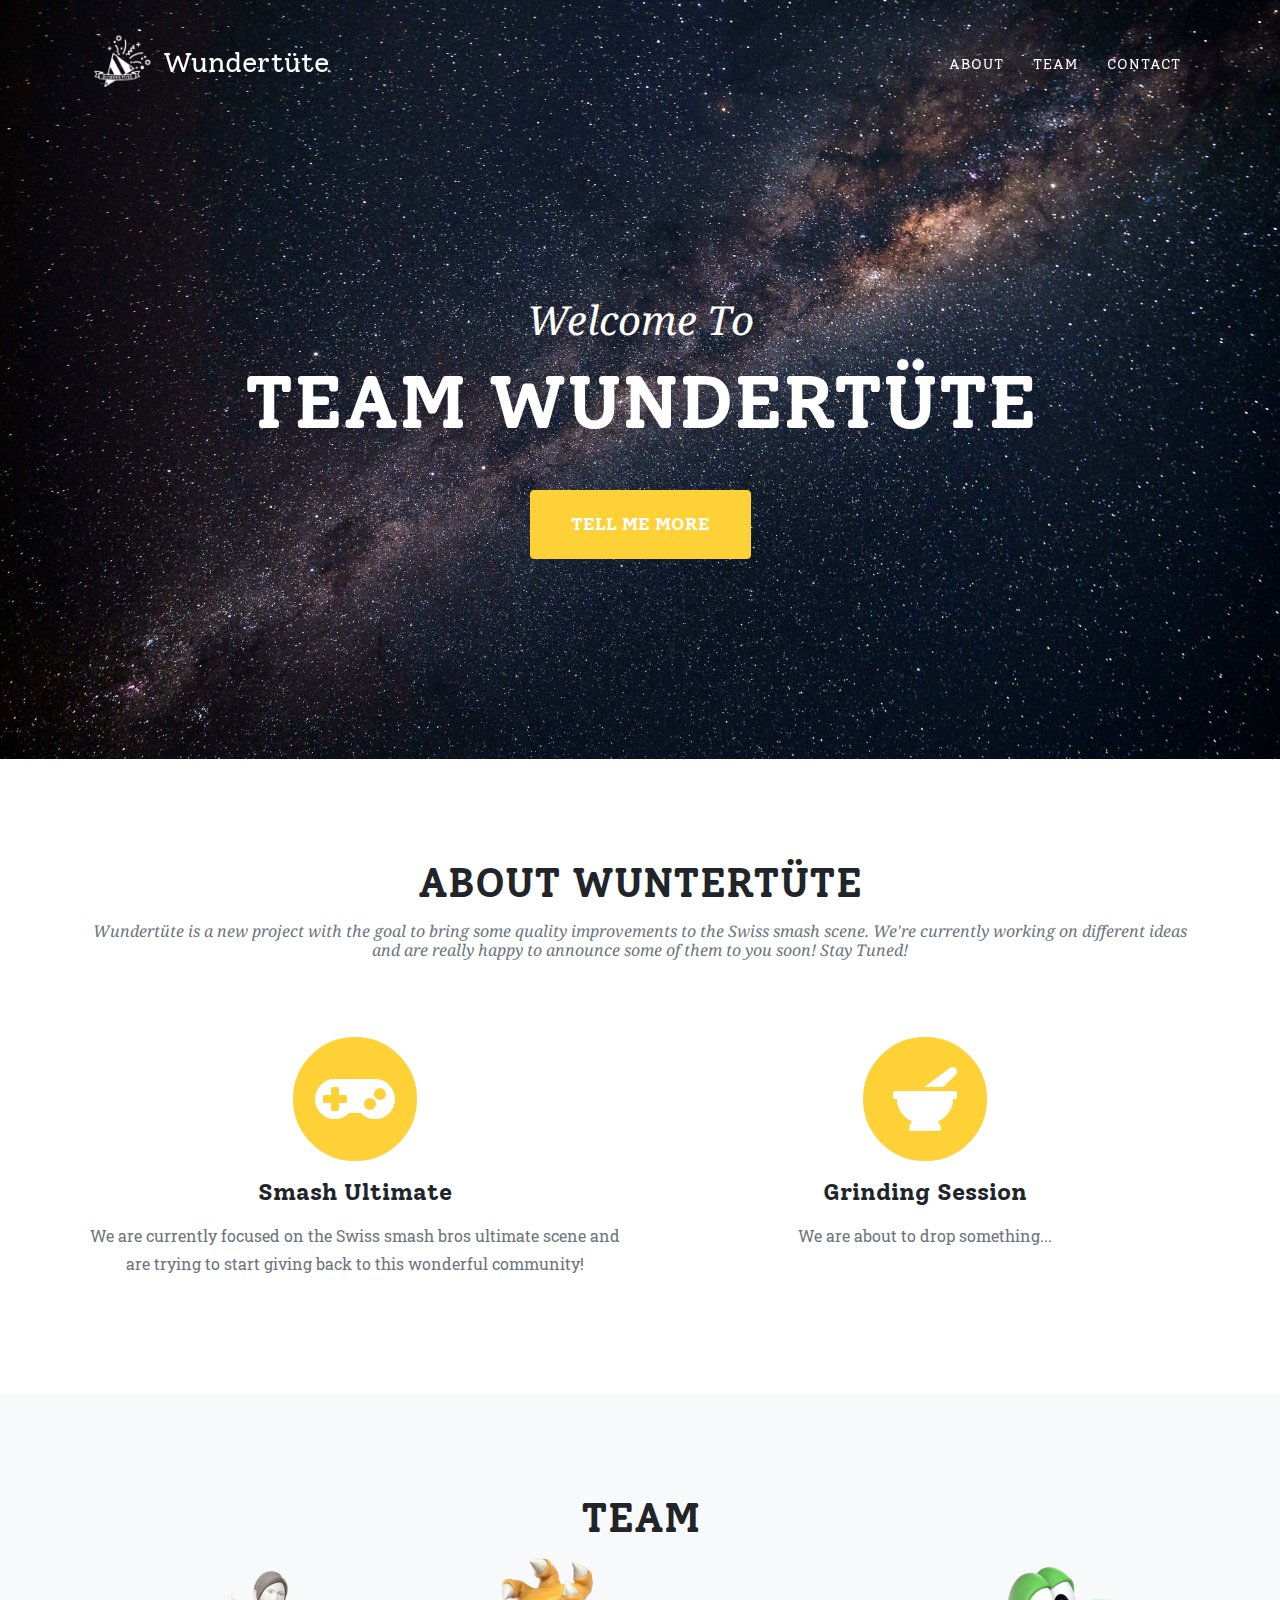
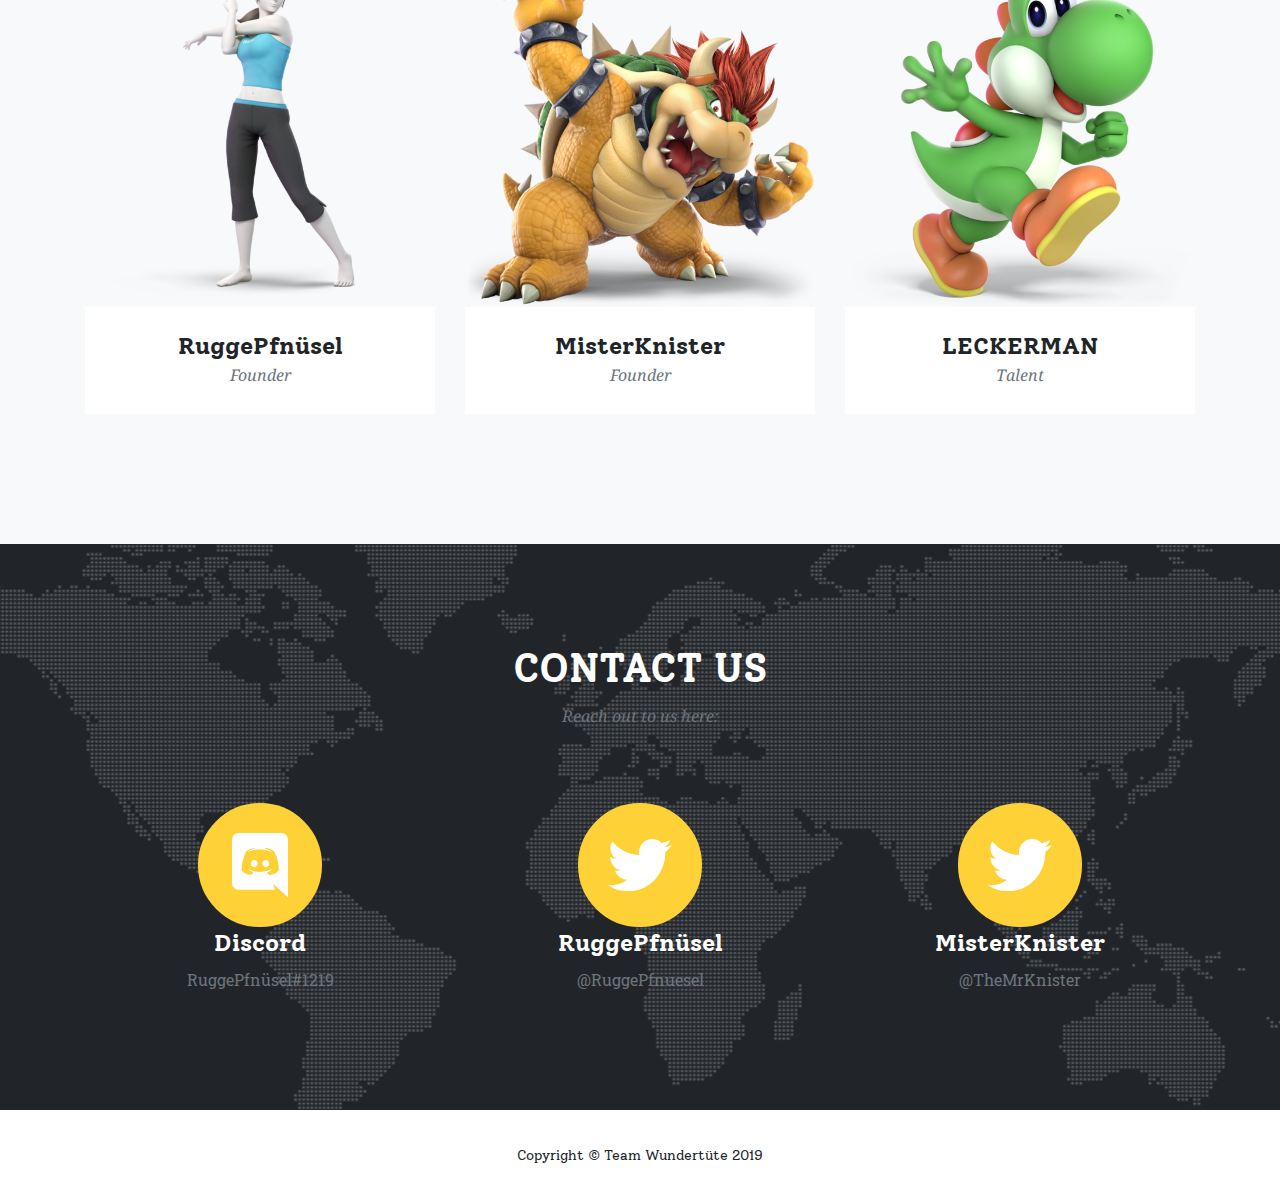
==== commit 90e34340: "minimal content" ====
--- a/index2.html
+++ b/index2.html
@@ -30,8 +30,8 @@
   <!-- Navigation -->
   <nav class="navbar navbar-expand-lg navbar-dark fixed-top" id="mainNav">
     <div class="container">
-        <a class="navbar-brand js-scroll-trigger" href="#page-top">
-            <img width="70" src="img/Wundertuete/logo_transparent_white.png" /> Wundertüte
+        <a class="navbar-brand js-scroll-trigger" href="#page-top">
+            <img width="70" src="img/Wundertuete/logo_transparent_white.png" /> Wundertüte
         </a>
       <button class="navbar-toggler navbar-toggler-right" type="button" data-toggle="collapse" data-target="#navbarResponsive" aria-controls="navbarResponsive" aria-expanded="false" aria-label="Toggle navigation">
         Menu
@@ -59,7 +59,7 @@
       <div class="intro-text">
         <div class="intro-lead-in">Welcome To</div>
         <div class="intro-heading text-uppercase">Team Wundertüte</div>
-        <a class="btn btn-primary btn-xl text-uppercase js-scroll-trigger" href="#services">Tell Me More</a>
+        <a class="btn btn-primary btn-xl text-uppercase js-scroll-trigger" href="#about">Tell Me More</a>
       </div>
     </div>
   </header>
@@ -70,33 +70,33 @@
       <div class="row">
         <div class="col-lg-12 text-center">
           <h2 class="section-heading text-uppercase">About Wuntertüte</h2>
-          <h3 class="section-subheading text-muted">Mir bruched en supertolle text wär mir sind.</h3>
+          <h3 class="section-subheading text-muted">Wundertüte is a new project with the goal to bring some quality improvements to the Swiss smash scene. We're currently working on different ideas and are really happy to announce some of them to you soon! Stay Tuned!</h3>
         </div>
       </div>
       <div class="row text-center">
-        <div class="col-md-4">
+        <div class="col-md-6">
           <span class="fa-stack fa-4x">
             <i class="fas fa-circle fa-stack-2x text-primary"></i>
-            <i class="fas fa-shopping-cart fa-stack-1x fa-inverse"></i>
+            <i class="fas fa-gamepad fa-stack-1x fa-inverse"></i>
           </span>
           <h4 class="service-heading">Smash Ultimate</h4>
-          <p class="text-muted">Lorem ipsum dolor sit amet, consectetur adipisicing elit. Minima maxime quam architecto quo inventore harum ex magni, dicta impedit.</p>
-        </div>
-        <div class="col-md-4">
+          <p class="text-muted">We are currently focused on the Swiss smash bros ultimate scene and are trying to start giving back to this wonderful community!</p>
+        </div>
+        <!-- <div class="col-md-4">
           <span class="fa-stack fa-4x">
             <i class="fas fa-circle fa-stack-2x text-primary"></i>
             <i class="fas fa-laptop fa-stack-1x fa-inverse"></i>
           </span>
           <h4 class="service-heading">Tsüri</h4>
-          <p class="text-muted">Lorem ipsum dolor sit amet, consectetur adipisicing elit. Minima maxime quam architecto quo inventore harum ex magni, dicta impedit.</p>
-        </div>
-        <div class="col-md-4">
+          <p class="text-muted"></p>
+        </div> -->
+        <div class="col-md-6">
           <span class="fa-stack fa-4x">
             <i class="fas fa-circle fa-stack-2x text-primary"></i>
-            <i class="fas fa-lock fa-stack-1x fa-inverse"></i>
+            <i class="fas fa-mortar-pestle fa-stack-1x fa-inverse"></i>
           </span>
-          <h4 class="service-heading">Tournament Organization</h4>
-          <p class="text-muted">Lorem ipsum dolor sit amet, consectetur adipisicing elit. Minima maxime quam architecto quo inventore harum ex magni, dicta impedit.</p>
+          <h4 class="service-heading">Grinding Session</h4>
+          <p class="text-muted">We are about to drop something...</p>
         </div>
       </div>
     </div>
@@ -108,54 +108,32 @@
       <div class="row">
         <div class="col-lg-12 text-center">
           <h2 class="section-heading text-uppercase">Team</h2>
-          <h3 class="section-subheading text-muted">Lorem ipsum dolor sit amet consectetur.</h3>
-        </div>
-      </div>
-      <div class="row" id="portfolio">
-          <div class="col-md-4 col-sm-6 portfolio-item">
-              <a class="portfolio-link" data-toggle="modal" href="#portfolioModal1">
-                  <div class="portfolio-hover">
-                      <div class="portfolio-hover-content">
-                          <i class="fas fa-plus fa-3x"></i>
-                      </div>
-                  </div>
-                  <img class="img-fluid" src="img/portfolio/01-thumbnail.jpg" alt="">
-              </a>
-              <div class="portfolio-caption">
-                  <h4>RuggePfnüsel</h4>
-                  <p class="text-muted">Founder</p>
-              </div>
-          </div>
-
-          <div class="col-md-4 col-sm-6 portfolio-item">
-              <a class="portfolio-link" data-toggle="modal" href="#portfolioModal2">
-                  <div class="portfolio-hover">
-                      <div class="portfolio-hover-content">
-                          <i class="fas fa-plus fa-3x"></i>
-                      </div>
-                  </div>
-                  <img class="img-fluid" src="img/portfolio/01-thumbnail.jpg" alt="">
-              </a>
-              <div class="portfolio-caption">
-                  <h4>MisterKnister</h4>
-                  <p class="text-muted">Founder</p>
-              </div>
-          </div>
-
-          <div class="col-md-4 col-sm-6 portfolio-item">
-              <a class="portfolio-link" data-toggle="modal" href="#portfolioModal3">
-                  <div class="portfolio-hover">
-                      <div class="portfolio-hover-content">
-                          <i class="fas fa-plus fa-3x"></i>
-                      </div>
-                  </div>
-                  <img class="img-fluid" src="img/portfolio/01-thumbnail.jpg" alt="">
-              </a>
-              <div class="portfolio-caption">
-                  <h4>LECKERMAN</h4>
-                  <p class="text-muted">Wott sie da überhaupt druff si?</p>
-              </div>
-          </div>
+        </div>
+      </div>
+      <div class="row" id="portfolio">
+          <div class="col-md-4 col-sm-6 portfolio-item">
+              <img class="img-fluid" src="img/smash/600px-Wii_Fit_Trainer_SSBU.png" alt="">
+              <div class="portfolio-caption">
+                  <h4>RuggePfnüsel</h4>
+                  <p class="text-muted">Founder</p>
+              </div>
+          </div>
+
+          <div class="col-md-4 col-sm-6 portfolio-item">
+              <img class="img-fluid" src="img/smash/600px-Bowser_SSBU.png" alt="">
+              <div class="portfolio-caption">
+                  <h4>MisterKnister</h4>
+                  <p class="text-muted">Founder</p>
+              </div>
+          </div>
+
+          <div class="col-md-4 col-sm-6 portfolio-item">
+              <img class="img-fluid" src="img/smash/600px-Yoshi_SSBU.png" alt="">
+              <div class="portfolio-caption">
+                  <h4>LECKERMAN</h4>
+                  <p class="text-muted">Talent</p>
+              </div>
+          </div>
       </div>
     </div>
   </section>
@@ -166,42 +144,35 @@
       <div class="row">
         <div class="col-lg-12 text-center">
           <h2 class="section-heading text-uppercase">Contact Us</h2>
-          <h3 class="section-subheading text-muted">Lorem ipsum dolor sit amet consectetur.</h3>
-        </div>
-      </div>
-      <div class="row">
-        <div class="col-lg-12">
-          <form id="contactForm" name="sentMessage" novalidate="novalidate">
-            <div class="row">
-              <div class="col-md-6">
-                <div class="form-group">
-                  <input class="form-control" id="name" type="text" placeholder="Your Name *" required="required" data-validation-required-message="Please enter your name.">
-                  <p class="help-block text-danger"></p>
-                </div>
-                <div class="form-group">
-                  <input class="form-control" id="email" type="email" placeholder="Your Email *" required="required" data-validation-required-message="Please enter your email address.">
-                  <p class="help-block text-danger"></p>
-                </div>
-                <div class="form-group">
-                  <input class="form-control" id="phone" type="tel" placeholder="Your Phone *" required="required" data-validation-required-message="Please enter your phone number.">
-                  <p class="help-block text-danger"></p>
-                </div>
-              </div>
-              <div class="col-md-6">
-                <div class="form-group">
-                  <textarea class="form-control" id="message" placeholder="Your Message *" required="required" data-validation-required-message="Please enter a message."></textarea>
-                  <p class="help-block text-danger"></p>
-                </div>
-              </div>
-              <div class="clearfix"></div>
-              <div class="col-lg-12 text-center">
-                <div id="success"></div>
-                <button id="sendMessageButton" class="btn btn-primary btn-xl text-uppercase" type="submit">Send Message</button>
-              </div>
-            </div>
-          </form>
-        </div>
-      </div>
+          <h3 class="section-subheading text-muted">Reach out to us here:</h3>
+        </div>
+      </div>
+        <div class="row text-center">
+          <div class="col-md-4">
+            <span class="fa-stack fa-4x">
+              <i class="fas fa-circle fa-stack-2x text-primary"></i>
+              <i class="fab fa-discord fa-stack-1x fa-inverse"></i>
+            </span>
+            <h4 class="section-heading">Discord</h4>
+            <p class="text-muted">RuggePfnüsel#1219</p>
+          </div>
+          <div class="col-md-4">
+            <span class="fa-stack fa-4x">
+              <i class="fas fa-circle fa-stack-2x text-primary"></i>
+              <i class="fab fa-twitter fa-stack-1x fa-inverse"></i>
+            </span>
+            <h4 class="section-heading">RuggePfnüsel</h4>
+            <p class="text-muted">@RuggePfnuesel</p>
+          </div>
+          <div class="col-md-4">
+            <span class="fa-stack fa-4x">
+              <i class="fas fa-circle fa-stack-2x text-primary"></i>
+              <i class="fab fa-twitter fa-stack-1x fa-inverse"></i>
+            </span>
+            <h4 class="section-heading">MisterKnister</h4>
+            <p class="text-muted">@TheMrKnister</p>
+          </div>
+        </div>
     </div>
   </section>
 
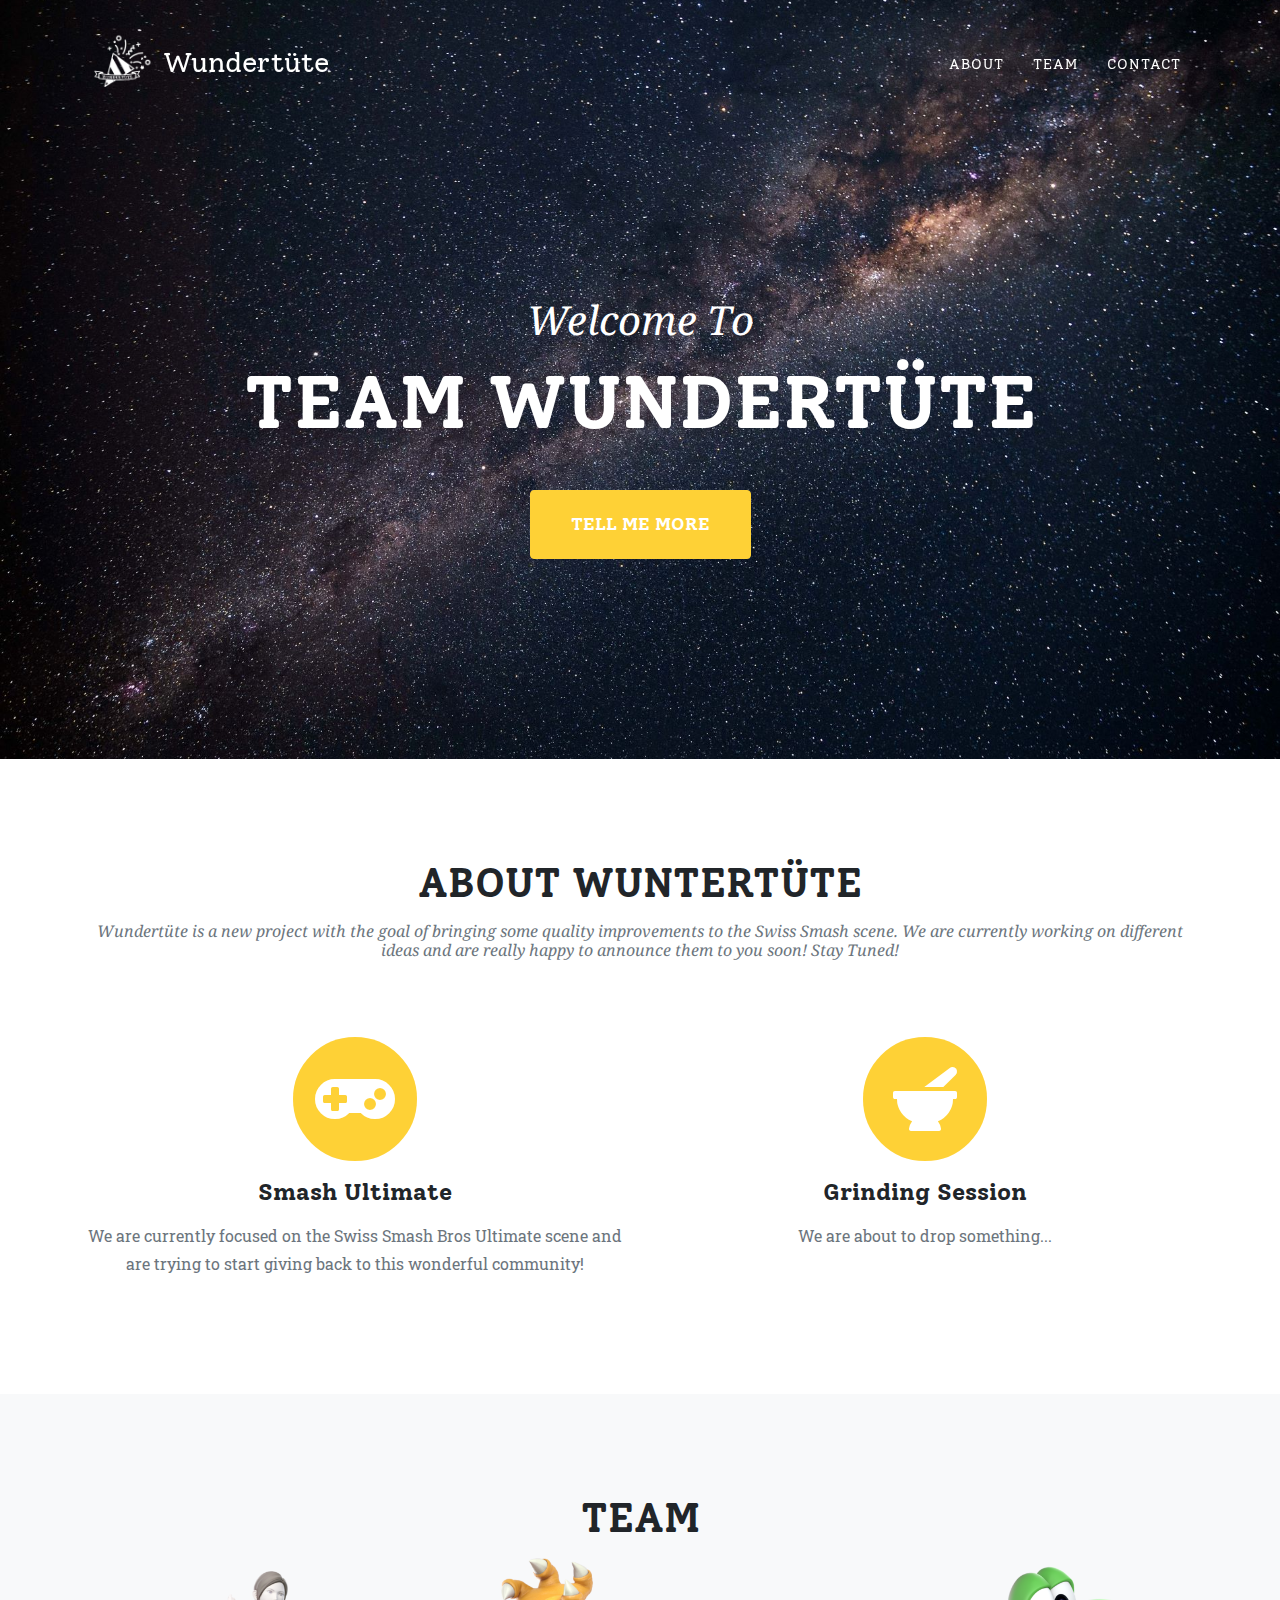
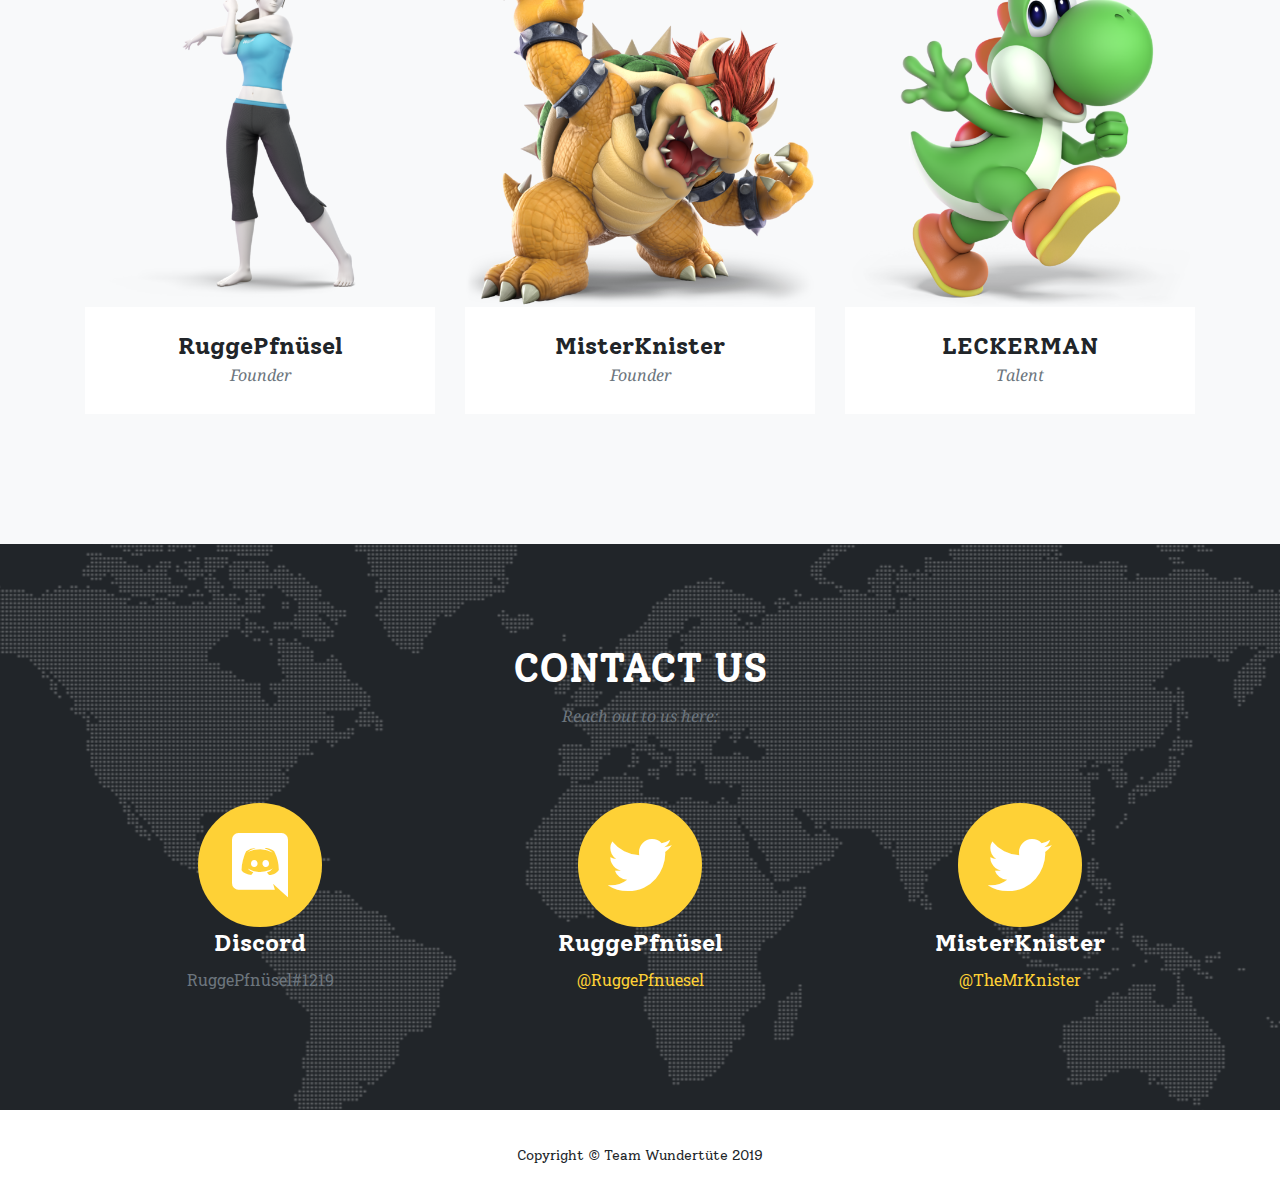
==== commit 8d7625d2: "- Wording - Links to Twitter" ====
--- a/index2.html
+++ b/index2.html
@@ -9,6 +9,23 @@
   <meta name="author" content="">
 
   <title>Team Wundertüte</title>
+
+  <link rel="apple-touch-icon" sizes="57x57" href="img/favicon/apple-icon-57x57.png">
+  <link rel="apple-touch-icon" sizes="60x60" href="img/favicon//apple-icon-60x60.png">
+  <link rel="apple-touch-icon" sizes="72x72" href="img/favicon//apple-icon-72x72.png">
+  <link rel="apple-touch-icon" sizes="76x76" href="img/favicon//apple-icon-76x76.png">
+  <link rel="apple-touch-icon" sizes="114x114" href="img/favicon//apple-icon-114x114.png">
+  <link rel="apple-touch-icon" sizes="120x120" href="img/favicon//apple-icon-120x120.png">
+  <link rel="apple-touch-icon" sizes="144x144" href="img/favicon//apple-icon-144x144.png">
+  <link rel="apple-touch-icon" sizes="152x152" href="img/favicon//apple-icon-152x152.png">
+  <link rel="apple-touch-icon" sizes="180x180" href="img/favicon//apple-icon-180x180.png">
+  <link rel="icon" type="image/png" sizes="192x192"  href="img/favicon/android-icon-192x192.png">
+  <link rel="icon" type="image/png" sizes="32x32" href="img/favicon/favicon-32x32.png">
+  <link rel="icon" type="image/png" sizes="96x96" href="img/favicon/favicon-96x96.png">
+  <link rel="icon" type="image/png" sizes="16x16" href="img/favicon/favicon-16x16.png">
+  <meta name="msapplication-TileColor" content="#ffffff">
+  <meta name="msapplication-TileImage" content="img/favicon/ms-icon-144x144.png">
+  <meta name="theme-color" content="#ffffff">
 
   <!-- Bootstrap core CSS -->
   <link href="vendor/bootstrap/css/bootstrap.min.css" rel="stylesheet">
@@ -70,7 +87,7 @@
       <div class="row">
         <div class="col-lg-12 text-center">
           <h2 class="section-heading text-uppercase">About Wuntertüte</h2>
-          <h3 class="section-subheading text-muted">Wundertüte is a new project with the goal to bring some quality improvements to the Swiss smash scene. We're currently working on different ideas and are really happy to announce some of them to you soon! Stay Tuned!</h3>
+          <h3 class="section-subheading text-muted">Wundertüte is a new project with the goal of bringing some quality improvements to the Swiss Smash scene. We are currently working on different ideas and are really happy to announce them to you soon! Stay Tuned!</h3>
         </div>
       </div>
       <div class="row text-center">
@@ -80,7 +97,7 @@
             <i class="fas fa-gamepad fa-stack-1x fa-inverse"></i>
           </span>
           <h4 class="service-heading">Smash Ultimate</h4>
-          <p class="text-muted">We are currently focused on the Swiss smash bros ultimate scene and are trying to start giving back to this wonderful community!</p>
+          <p class="text-muted">We are currently focused on the Swiss Smash Bros Ultimate scene and are trying to start giving back to this wonderful community!</p>
         </div>
         <!-- <div class="col-md-4">
           <span class="fa-stack fa-4x">
@@ -162,7 +179,7 @@
               <i class="fab fa-twitter fa-stack-1x fa-inverse"></i>
             </span>
             <h4 class="section-heading">RuggePfnüsel</h4>
-            <p class="text-muted">@RuggePfnuesel</p>
+            <p class="text-muted"><a href="https://twitter.com/RuggePfnuesel">@RuggePfnuesel</a></p>
           </div>
           <div class="col-md-4">
             <span class="fa-stack fa-4x">
@@ -170,7 +187,7 @@
               <i class="fab fa-twitter fa-stack-1x fa-inverse"></i>
             </span>
             <h4 class="section-heading">MisterKnister</h4>
-            <p class="text-muted">@TheMrKnister</p>
+            <p class="text-muted"><a href="https://twitter.com/RuggePfnuesel">@TheMrKnister</a></p>
           </div>
         </div>
     </div>
